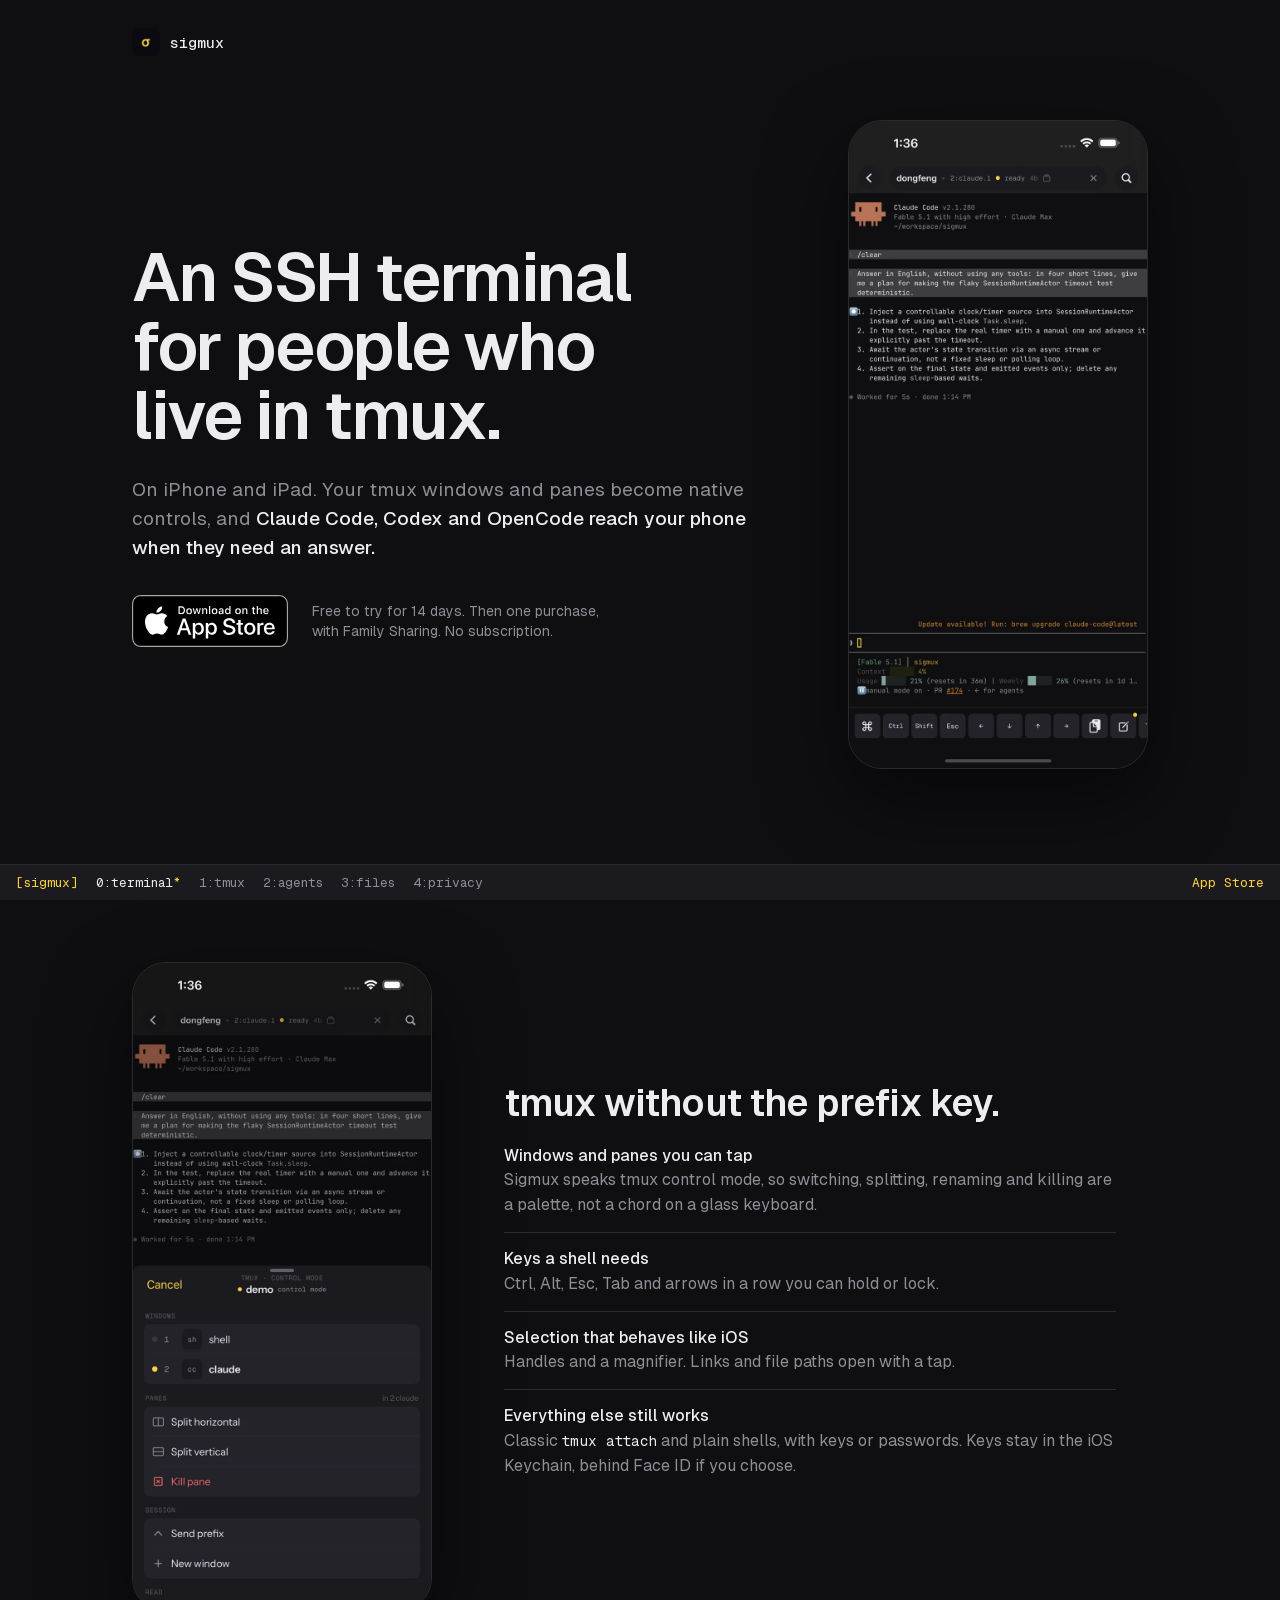
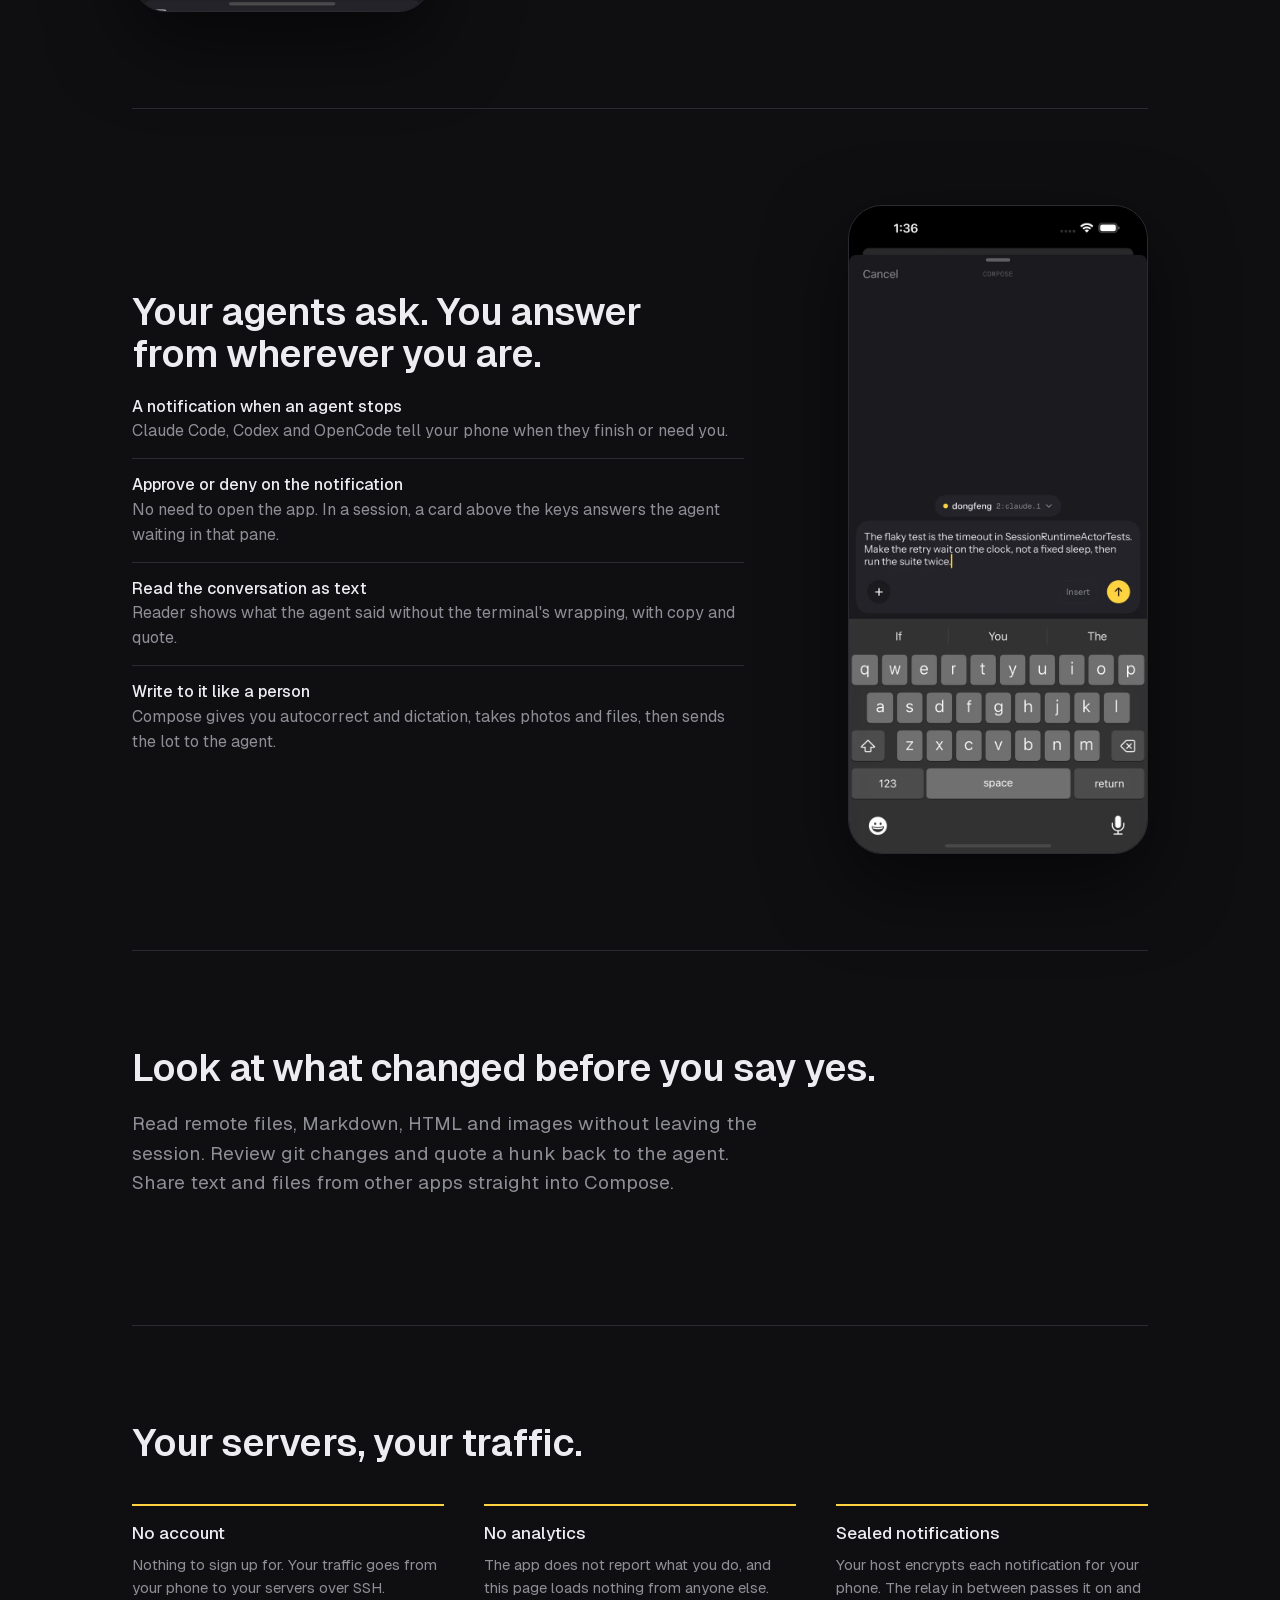
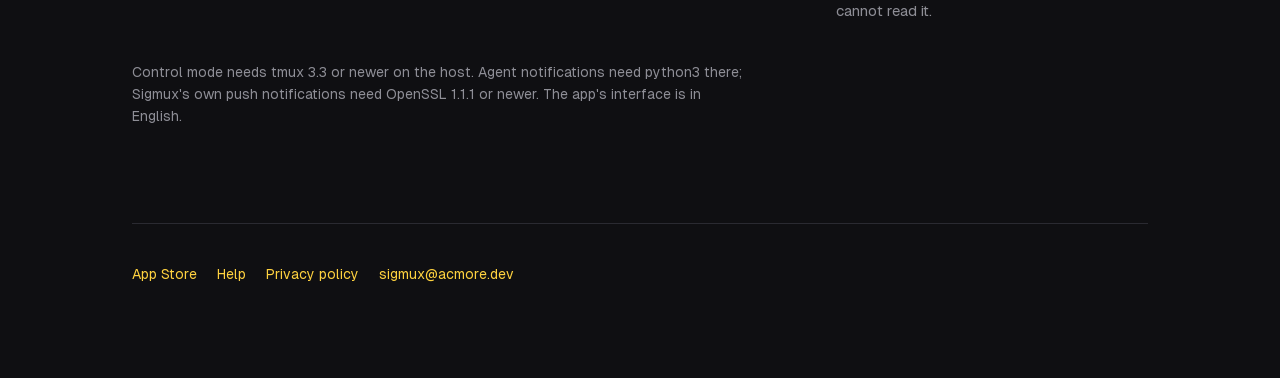
==== index.html @ 2f29bc2a "Landing page: what Sigmux does, screenshots and the App Store link The page still said private beta " ====
<!DOCTYPE html>
<html lang="en">
<head>
<meta charset="utf-8">
<meta name="viewport" content="width=device-width, initial-scale=1">
<title>Sigmux: SSH terminal for tmux and coding agents on iPhone and iPad</title>
<meta name="description" content="An SSH terminal for people who live in tmux. Windows and panes become native controls, and Claude Code, Codex and OpenCode reach your phone when they need an answer.">
<link rel="canonical" href="https://sigmux.acmore.dev/">
<meta name="apple-itunes-app" content="app-id=6769982547">
<meta name="theme-color" content="#0F0F12">
<meta property="og:type" content="website">
<meta property="og:url" content="https://sigmux.acmore.dev/">
<meta property="og:title" content="Sigmux: SSH terminal for tmux and coding agents">
<meta property="og:description" content="Windows and panes become native controls. Claude Code, Codex and OpenCode reach your phone when they need an answer.">
<meta property="og:image" content="https://sigmux.acmore.dev/assets/og.png">
<meta name="twitter:card" content="summary_large_image">
<link rel="icon" type="image/png" href="assets/icon-64.png">
<link rel="apple-touch-icon" href="assets/icon-180.png">
<link rel="preload" href="fonts/Geist.woff2" as="font" type="font/woff2" crossorigin>
<style>
  @font-face {
    font-family: "Geist";
    src: url("fonts/Geist.woff2") format("woff2");
    font-weight: 100 900;
    font-display: swap;
  }
  @font-face {
    font-family: "Geist Mono";
    src: url("fonts/GeistMono.woff2") format("woff2");
    font-weight: 100 900;
    font-display: swap;
  }
  :root {
    --bg: #0F0F12;
    --surface: #1A1A1F;
    --border: #2A2A31;
    --text: #ECECF1;
    --muted: #8E8E96;
    --accent: #FFD23F;
    --sans: "Geist", -apple-system, BlinkMacSystemFont, "Segoe UI", Helvetica, Arial, sans-serif;
    --mono: "Geist Mono", ui-monospace, "SF Mono", Menlo, monospace;
    --bar: 36px;
  }
  * { box-sizing: border-box; }
  html { scroll-behavior: smooth; scroll-padding-top: 32px; }
  body {
    margin: 0;
    background: var(--bg);
    color: var(--text);
    font: 17px/1.55 var(--sans);
    padding-bottom: var(--bar);
    -webkit-font-smoothing: antialiased;
  }
  a { color: var(--accent); text-decoration: none; }
  a:hover { text-decoration: underline; }
  a:focus-visible { outline: 2px solid var(--accent); outline-offset: 3px; border-radius: 4px; }
  img { display: block; max-width: 100%; height: auto; }

  .page { max-width: 1080px; margin: 0 auto; padding: 0 32px; }

  .name {
    display: flex;
    align-items: center;
    gap: 10px;
    padding: 28px 0 0;
    font: 500 15px var(--mono);
  }
  .name img { width: 28px; height: 28px; border-radius: 7px; }

  .window {
    display: grid;
    grid-template-columns: minmax(0, 1fr) 300px;
    gap: 72px;
    align-items: center;
    padding: 96px 0;
    border-top: 1px solid var(--border);
  }
  .window.first { border-top: 0; padding-top: 64px; }
  .window.flip { grid-template-columns: 300px minmax(0, 1fr); }
  .window.flip .shot { order: -1; }
  .window.text-only { display: block; }

  h1 {
    margin: 0 0 24px;
    font-size: clamp(40px, 6.2vw, 68px);
    font-weight: 600;
    line-height: 1.02;
    letter-spacing: -0.035em;
    text-wrap: balance;
  }
  h2 {
    margin: 0 0 20px;
    font-size: clamp(28px, 3.4vw, 38px);
    font-weight: 600;
    line-height: 1.1;
    letter-spacing: -0.025em;
    text-wrap: balance;
  }
  .lede { max-width: 34em; margin: 0 0 32px; font-size: 19px; color: var(--muted); }
  .lede strong { color: var(--text); font-weight: 500; }

  .get { display: flex; flex-wrap: wrap; align-items: center; gap: 16px 24px; }
  .get .badge img { height: 52px; width: auto; }
  .get p { margin: 0; max-width: 22em; font-size: 14px; line-height: 1.45; color: var(--muted); }

  .points { margin: 0; padding: 0; list-style: none; max-width: 36em; }
  .points li { padding: 14px 0; border-top: 1px solid var(--border); color: var(--muted); font-size: 16px; }
  .points li:first-child { border-top: 0; padding-top: 0; }
  .points strong { display: block; color: var(--text); font-weight: 500; }
  code { font: 0.9em var(--mono); color: var(--text); }

  .shot img {
    width: 300px;
    border-radius: 34px;
    border: 1px solid var(--border);
    box-shadow: 0 30px 80px rgba(0, 0, 0, 0.55);
  }

  .facts { display: grid; grid-template-columns: repeat(3, minmax(0, 1fr)); gap: 40px; margin: 40px 0 0; }
  .facts div { border-top: 2px solid var(--accent); padding-top: 14px; }
  .facts dt { font-weight: 500; }
  .facts dd { margin: 6px 0 0; color: var(--muted); font-size: 15px; }

  .needs { margin: 40px 0 0; max-width: 44em; font-size: 14px; color: var(--muted); }

  footer { padding: 40px 0 56px; border-top: 1px solid var(--border); font-size: 14px; color: var(--muted); }
  footer a { margin-right: 20px; }

  /* The page's own tmux status line: one window per section. */
  .status {
    position: fixed;
    left: 0; right: 0; bottom: 0;
    height: var(--bar);
    display: flex;
    align-items: center;
    gap: 18px;
    padding: 0 16px;
    background: var(--surface);
    border-top: 1px solid var(--border);
    font: 13px var(--mono);
    white-space: nowrap;
    overflow-x: auto;
    scrollbar-width: none;
  }
  .status::-webkit-scrollbar { display: none; }
  .status .session { color: var(--accent); }
  .status a { color: var(--muted); }
  .status a[aria-current] { color: var(--text); }
  .status a[aria-current]::after { content: "*"; color: var(--accent); }
  .status .right { margin-left: auto; color: var(--accent); }

  @media (max-width: 820px) {
    .page { padding: 0 20px; }
    .window, .window.flip { grid-template-columns: 1fr; gap: 48px; padding: 64px 0; }
    .window.first { padding-top: 40px; }
    .window.flip .shot { order: 0; }
    .shot img { width: min(280px, 78vw); margin: 0 auto; }
    .facts { grid-template-columns: 1fr; gap: 28px; }
    .status { gap: 9px; font-size: 11.5px; padding: 0 10px; }
    .status .right { display: none; }
  }
  @media (prefers-reduced-motion: reduce) {
    html { scroll-behavior: auto; }
  }
</style>
</head>
<body>
<div class="page">
  <header class="name">
    <img src="assets/icon-64.png" alt="" width="28" height="28">
    <span>sigmux</span>
  </header>

  <main>
    <section class="window first" id="terminal">
      <div>
        <h1>An SSH terminal for people who live in tmux.</h1>
        <p class="lede">On iPhone and iPad. Your tmux windows and panes become native controls, and <strong>Claude Code, Codex and OpenCode reach your phone when they need an answer.</strong></p>
        <div class="get">
          <a class="badge" href="https://apps.apple.com/app/sigmux/id6769982547"><img src="assets/app-store-badge.svg" alt="Download on the App Store" width="156" height="52"></a>
          <p>Free to try for 14 days. Then one purchase, with Family Sharing. No subscription.</p>
        </div>
      </div>
      <div class="shot"><img src="assets/terminal.webp" alt="Claude Code running in a tmux window in Sigmux, with a row of Ctrl, Shift, Esc and arrow keys above the home indicator" width="718" height="1560"></div>
    </section>

    <section class="window flip" id="tmux">
      <div>
        <h2>tmux without the prefix key.</h2>
        <ul class="points">
          <li><strong>Windows and panes you can tap</strong>Sigmux speaks tmux control mode, so switching, splitting, renaming and killing are a palette, not a chord on a glass keyboard.</li>
          <li><strong>Keys a shell needs</strong>Ctrl, Alt, Esc, Tab and arrows in a row you can hold or lock.</li>
          <li><strong>Selection that behaves like iOS</strong>Handles and a magnifier. Links and file paths open with a tap.</li>
          <li><strong>Everything else still works</strong>Classic <code>tmux attach</code> and plain shells, with keys or passwords. Keys stay in the iOS Keychain, behind Face ID if you choose.</li>
        </ul>
      </div>
      <div class="shot"><img src="assets/palette.webp" alt="The tmux palette in Sigmux: the session's windows, then Split horizontal, Split vertical, Kill pane and New window" width="718" height="1560" loading="lazy"></div>
    </section>

    <section class="window" id="agents">
      <div>
        <h2>Your agents ask. You answer from wherever you are.</h2>
        <ul class="points">
          <li><strong>A notification when an agent stops</strong>Claude Code, Codex and OpenCode tell your phone when they finish or need you.</li>
          <li><strong>Approve or deny on the notification</strong>No need to open the app. In a session, a card above the keys answers the agent waiting in that pane.</li>
          <li><strong>Read the conversation as text</strong>Reader shows what the agent said without the terminal's wrapping, with copy and quote.</li>
          <li><strong>Write to it like a person</strong>Compose gives you autocorrect and dictation, takes photos and files, then sends the lot to the agent.</li>
        </ul>
      </div>
      <div class="shot"><img src="assets/compose.webp" alt="Compose in Sigmux: a paragraph of instructions typed with the iOS keyboard, addressed to the Claude Code pane" width="718" height="1560" loading="lazy"></div>
    </section>

    <section class="window text-only" id="files">
      <h2>Look at what changed before you say yes.</h2>
      <p class="lede">Read remote files, Markdown, HTML and images without leaving the session. Review git changes and quote a hunk back to the agent. Share text and files from other apps straight into Compose.</p>
    </section>

    <section class="window text-only" id="privacy">
      <h2>Your servers, your traffic.</h2>
      <dl class="facts">
        <div><dt>No account</dt><dd>Nothing to sign up for. Your traffic goes from your phone to your servers over SSH.</dd></div>
        <div><dt>No analytics</dt><dd>The app does not report what you do, and this page loads nothing from anyone else.</dd></div>
        <div><dt>Sealed notifications</dt><dd>Your host encrypts each notification for your phone. The relay in between passes it on and cannot read it.</dd></div>
      </dl>
      <p class="needs">Control mode needs tmux 3.3 or newer on the host. Agent notifications need python3 there; Sigmux's own push notifications need OpenSSL 1.1.1 or newer. The app's interface is in English.</p>
    </section>
  </main>

  <footer>
    <a href="https://apps.apple.com/app/sigmux/id6769982547">App Store</a><a href="help.html">Help</a><a href="privacy.html">Privacy policy</a><a href="mailto:sigmux@acmore.dev">sigmux@acmore.dev</a>
  </footer>
</div>

<nav class="status" aria-label="Sections">
  <span class="session">[sigmux]</span>
  <a href="#terminal">0:terminal</a>
  <a href="#tmux">1:tmux</a>
  <a href="#agents">2:agents</a>
  <a href="#files">3:files</a>
  <a href="#privacy">4:privacy</a>
  <a class="right" href="https://apps.apple.com/app/sigmux/id6769982547">App Store</a>
</nav>

<script>
  // Mark the section on screen as the current window, the way tmux does.
  (function () {
    var links = {};
    document.querySelectorAll(".status a[href^='#']").forEach(function (a) { links[a.hash.slice(1)] = a; });
    function mark(id) {
      Object.keys(links).forEach(function (key) {
        if (key === id) links[key].setAttribute("aria-current", "true");
        else links[key].removeAttribute("aria-current");
      });
    }
    mark("terminal");
    if (!("IntersectionObserver" in window)) return;
    var seen = new IntersectionObserver(function (entries) {
      entries.forEach(function (entry) { if (entry.isIntersecting) mark(entry.target.id); });
    }, { rootMargin: "-45% 0px -50% 0px" });
    document.querySelectorAll("main section[id]").forEach(function (section) { seen.observe(section); });
  })();
</script>
</body>
</html>
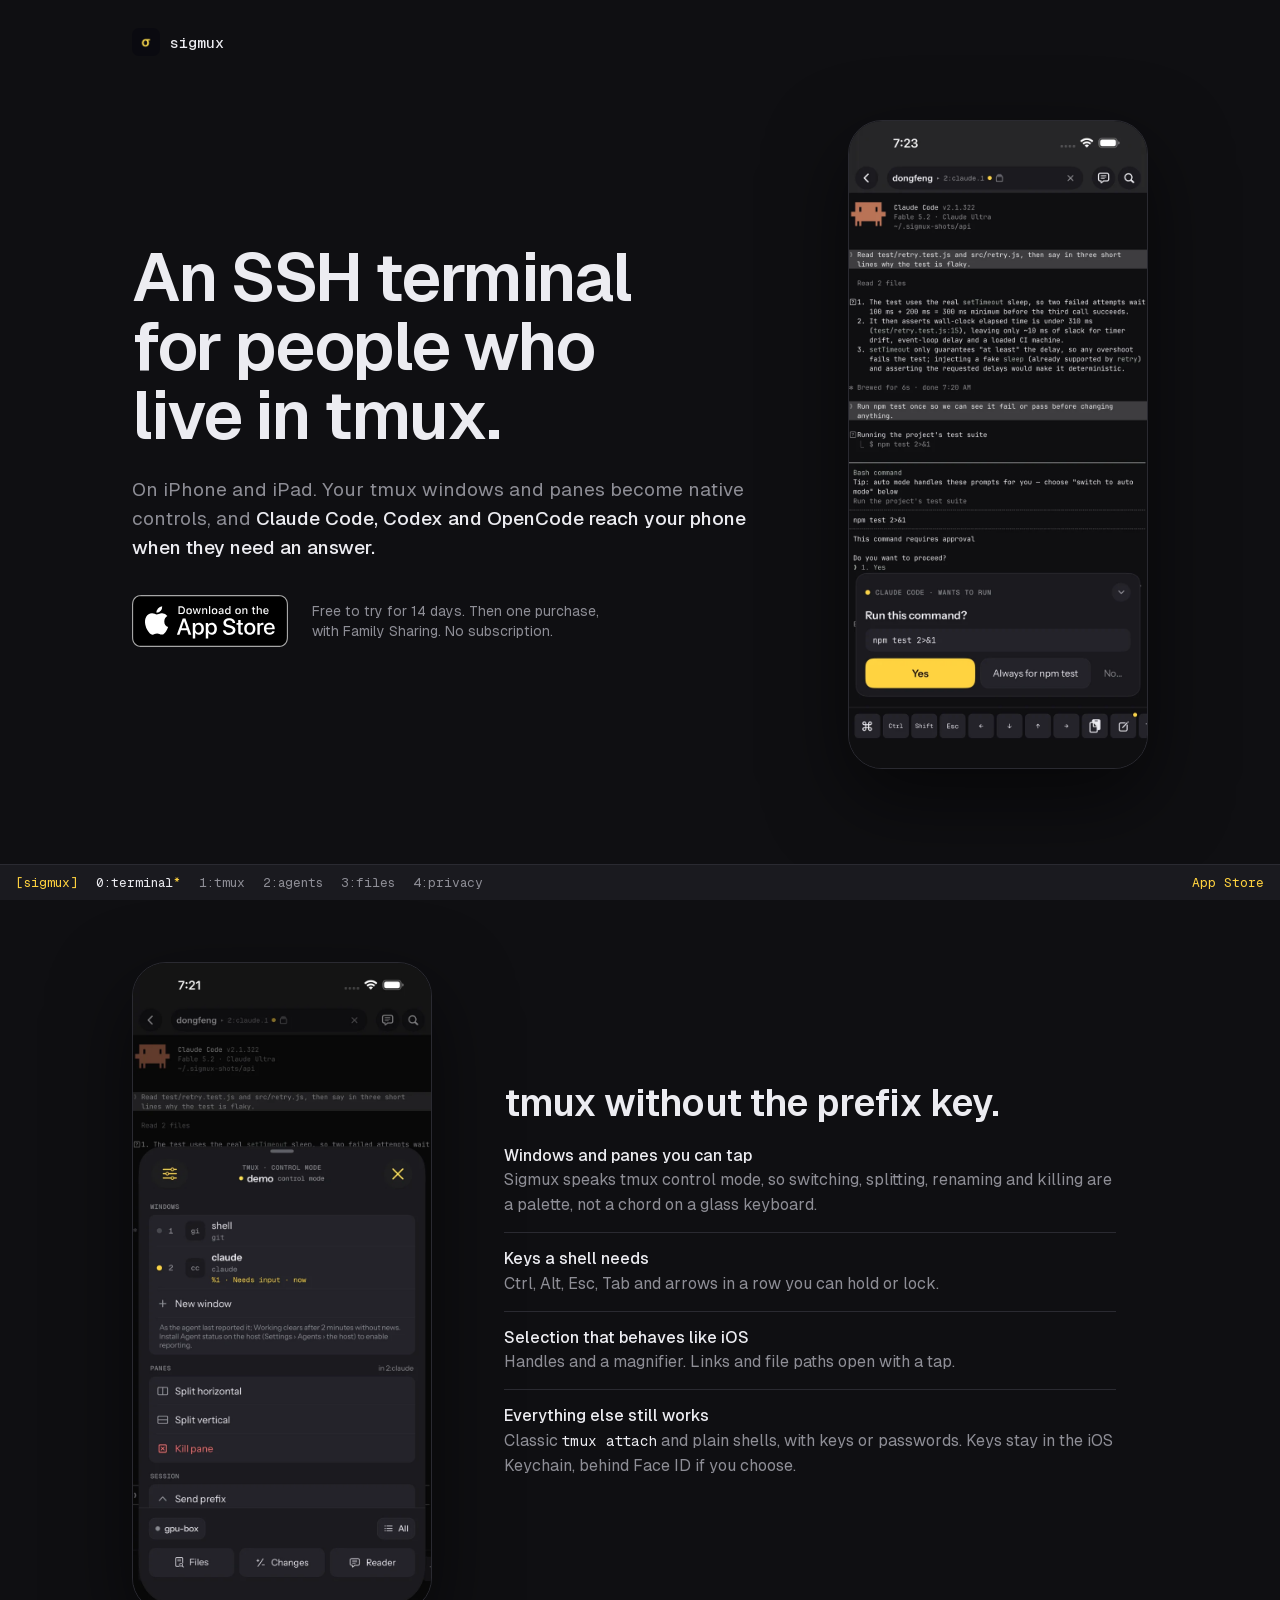
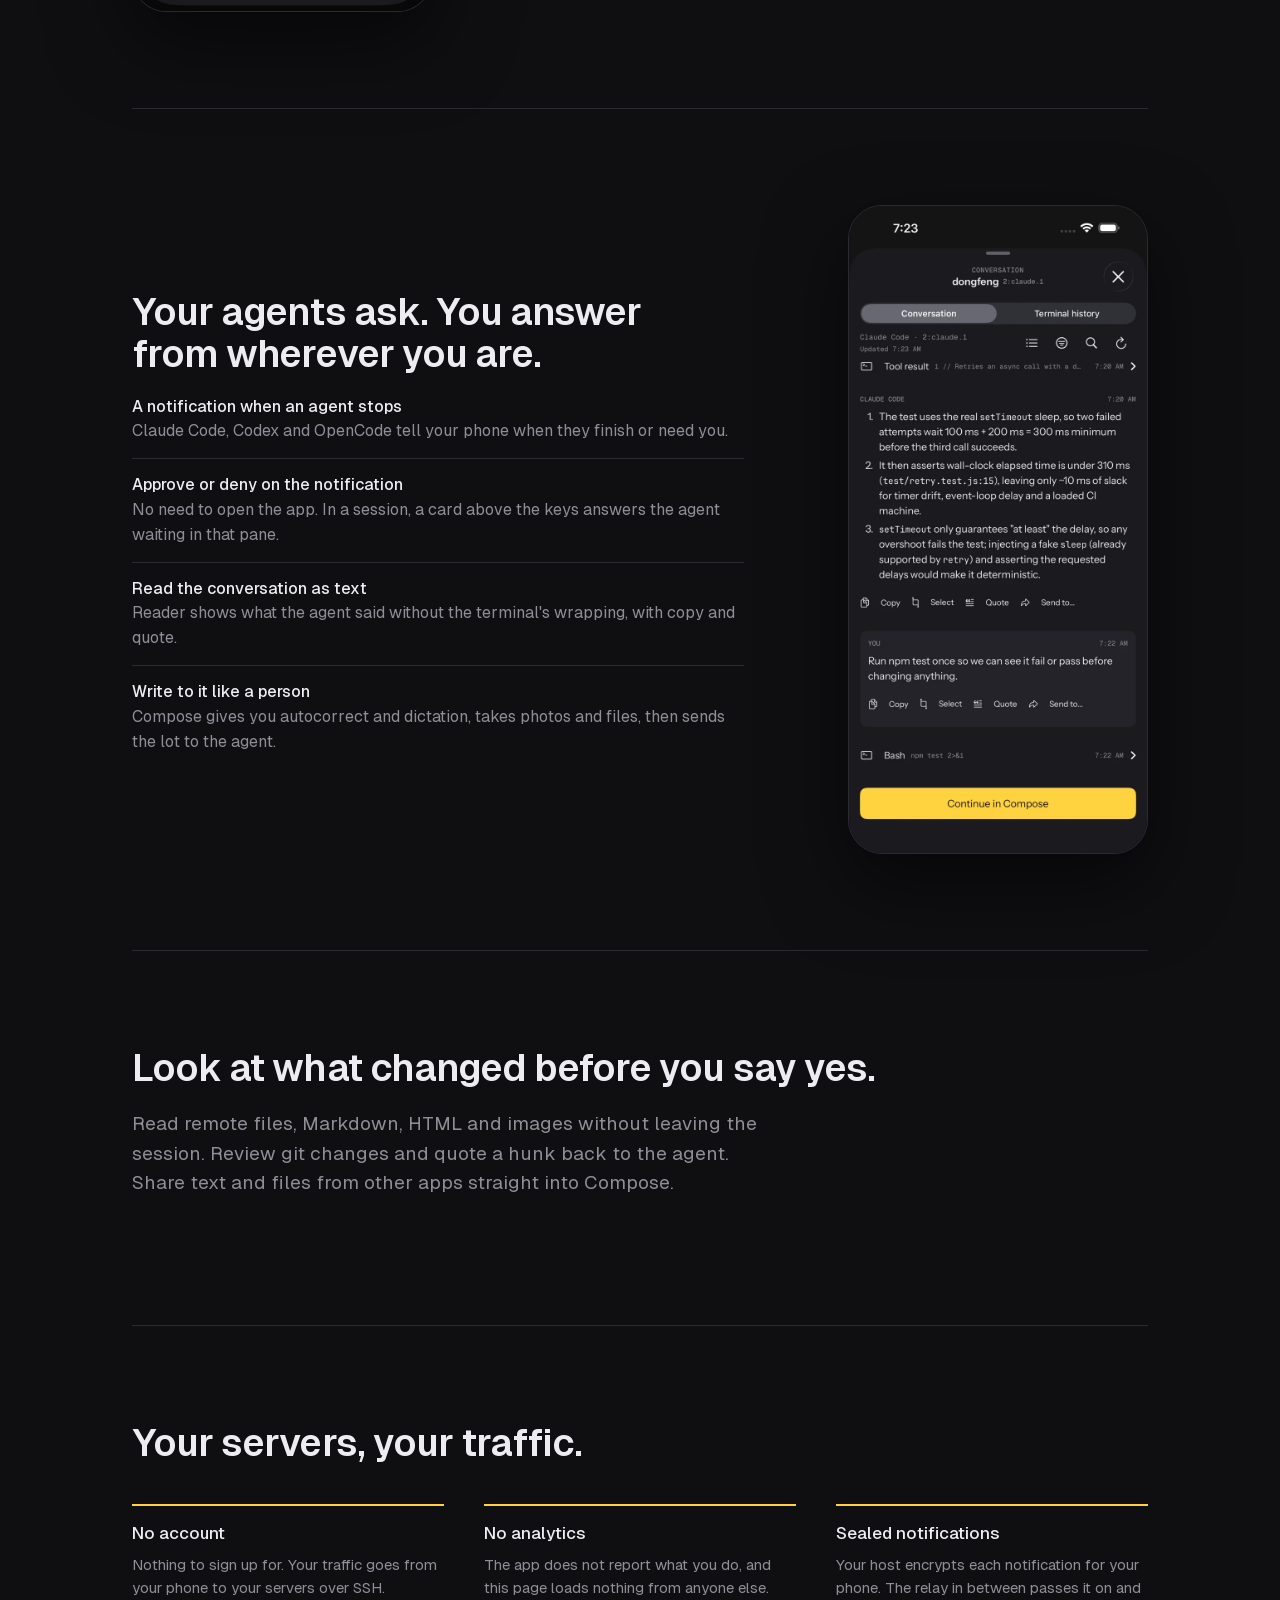
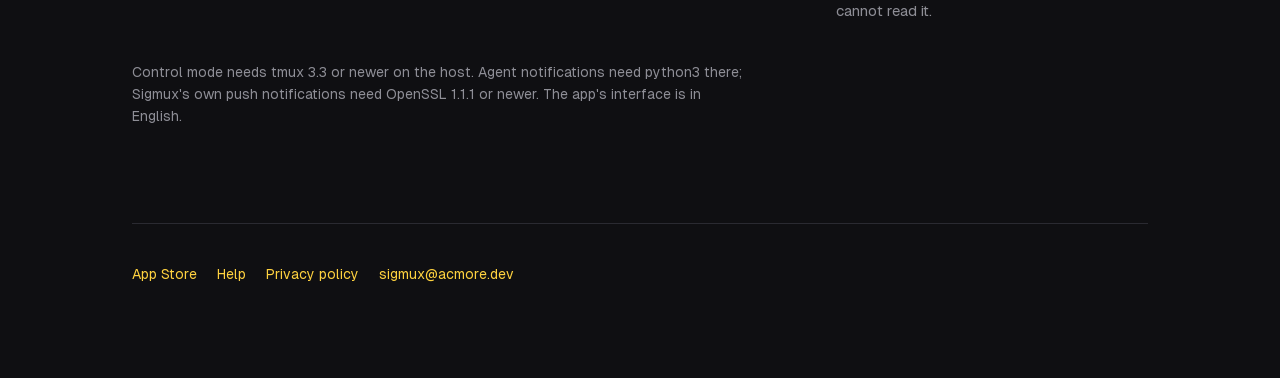
==== commit 77a5d47a: "Landing page: screenshots of the quick-reply card, the palette and Reader The first set had no pictu" ====
--- a/index.html
+++ b/index.html
@@ -181,7 +181,7 @@
           <p>Free to try for 14 days. Then one purchase, with Family Sharing. No subscription.</p>
         </div>
       </div>
-      <div class="shot"><img src="assets/terminal.webp" alt="Claude Code running in a tmux window in Sigmux, with a row of Ctrl, Shift, Esc and arrow keys above the home indicator" width="718" height="1560"></div>
+      <div class="shot"><img src="assets/quick-reply.webp" alt="Claude Code in a tmux window in Sigmux, asking to run npm test. A card above the keys offers Yes, Always for npm test, and No." width="718" height="1560"></div>
     </section>
 
     <section class="window flip" id="tmux">
@@ -194,7 +194,7 @@
           <li><strong>Everything else still works</strong>Classic <code>tmux attach</code> and plain shells, with keys or passwords. Keys stay in the iOS Keychain, behind Face ID if you choose.</li>
         </ul>
       </div>
-      <div class="shot"><img src="assets/palette.webp" alt="The tmux palette in Sigmux: the session's windows, then Split horizontal, Split vertical, Kill pane and New window" width="718" height="1560" loading="lazy"></div>
+      <div class="shot"><img src="assets/palette.webp" alt="The tmux palette in Sigmux: the session's windows, with the one where an agent needs input marked, then Split horizontal, Split vertical and Kill pane" width="718" height="1560" loading="lazy"></div>
     </section>
 
     <section class="window" id="agents">
@@ -207,7 +207,7 @@
           <li><strong>Write to it like a person</strong>Compose gives you autocorrect and dictation, takes photos and files, then sends the lot to the agent.</li>
         </ul>
       </div>
-      <div class="shot"><img src="assets/compose.webp" alt="Compose in Sigmux: a paragraph of instructions typed with the iOS keyboard, addressed to the Claude Code pane" width="718" height="1560" loading="lazy"></div>
+      <div class="shot"><img src="assets/reader.webp" alt="Reader in Sigmux: Claude Code's answer as a numbered list in a proportional font, with Copy, Select, Quote and Send to under each message" width="718" height="1560" loading="lazy"></div>
     </section>
 
     <section class="window text-only" id="files">
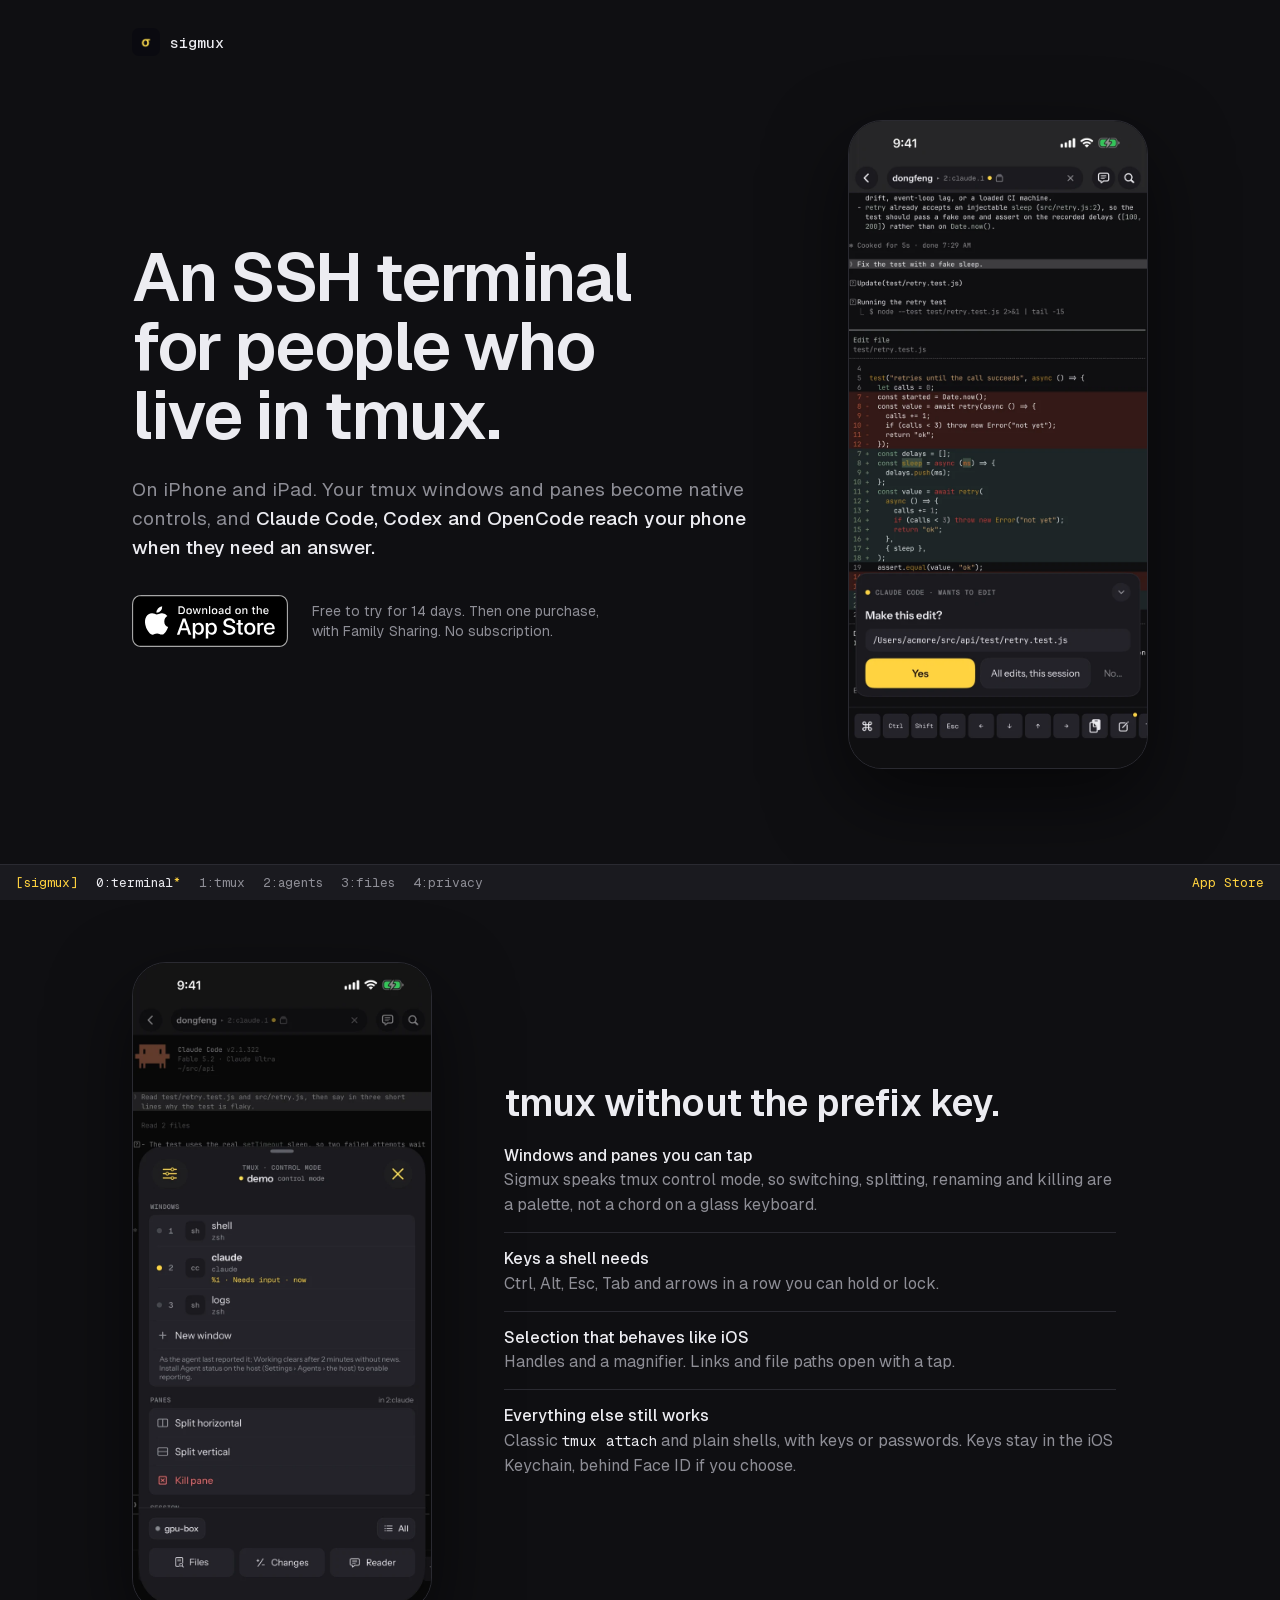
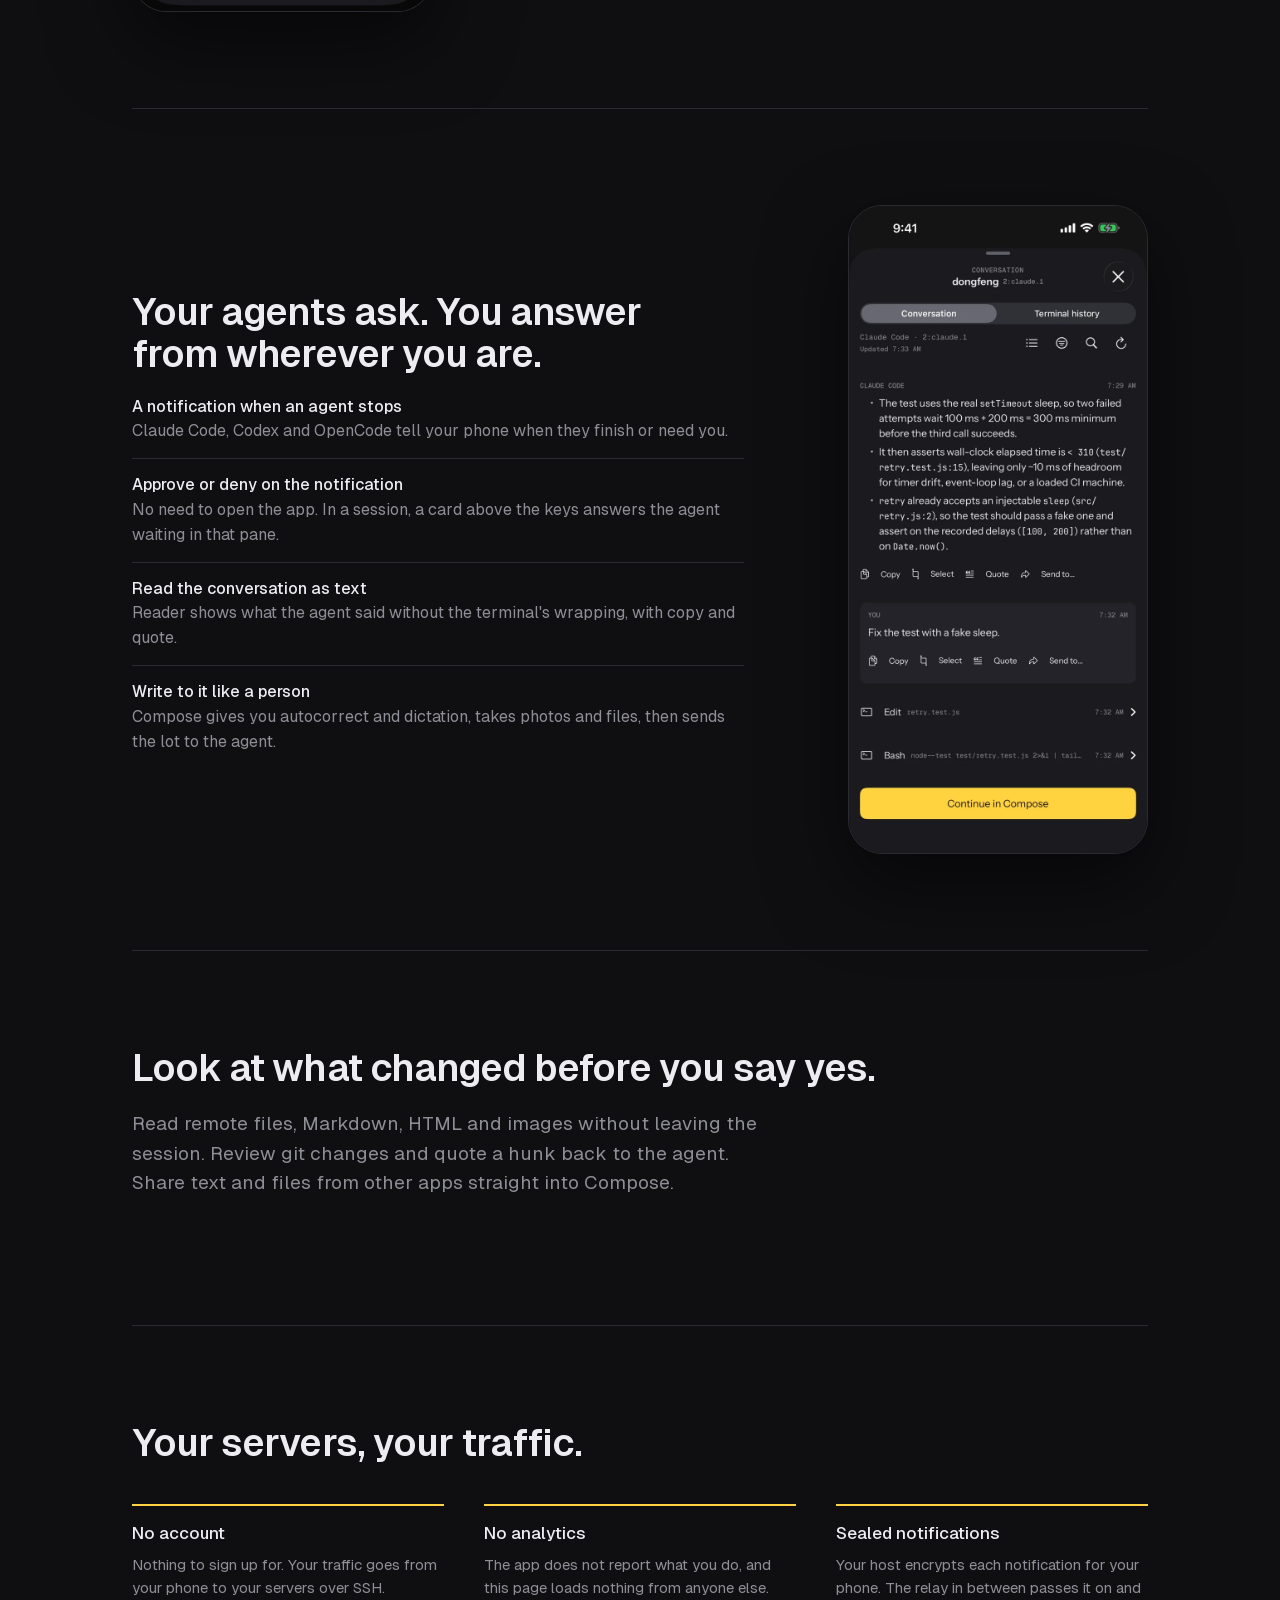
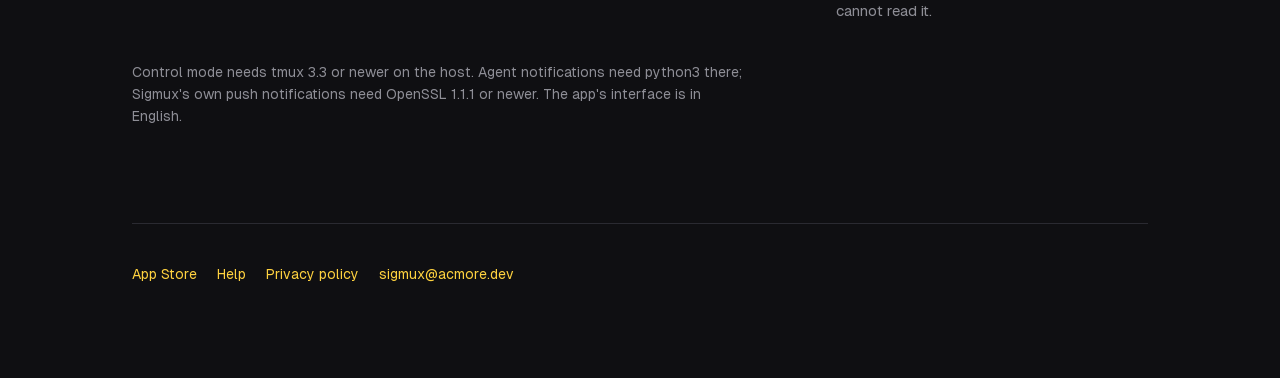
==== commit 213c1356: "Landing page: reshoot with an edit approval, a tidier project path and 9:41 The approval shot now sh" ====
--- a/index.html
+++ b/index.html
@@ -181,7 +181,7 @@
           <p>Free to try for 14 days. Then one purchase, with Family Sharing. No subscription.</p>
         </div>
       </div>
-      <div class="shot"><img src="assets/quick-reply.webp" alt="Claude Code in a tmux window in Sigmux, asking to run npm test. A card above the keys offers Yes, Always for npm test, and No." width="718" height="1560"></div>
+      <div class="shot"><img src="assets/quick-reply.webp" alt="Claude Code in a tmux window in Sigmux, showing the diff of an edit it wants to make. A card above the keys asks Make this edit? and offers Yes, All edits this session, and No." width="718" height="1560"></div>
     </section>
 
     <section class="window flip" id="tmux">
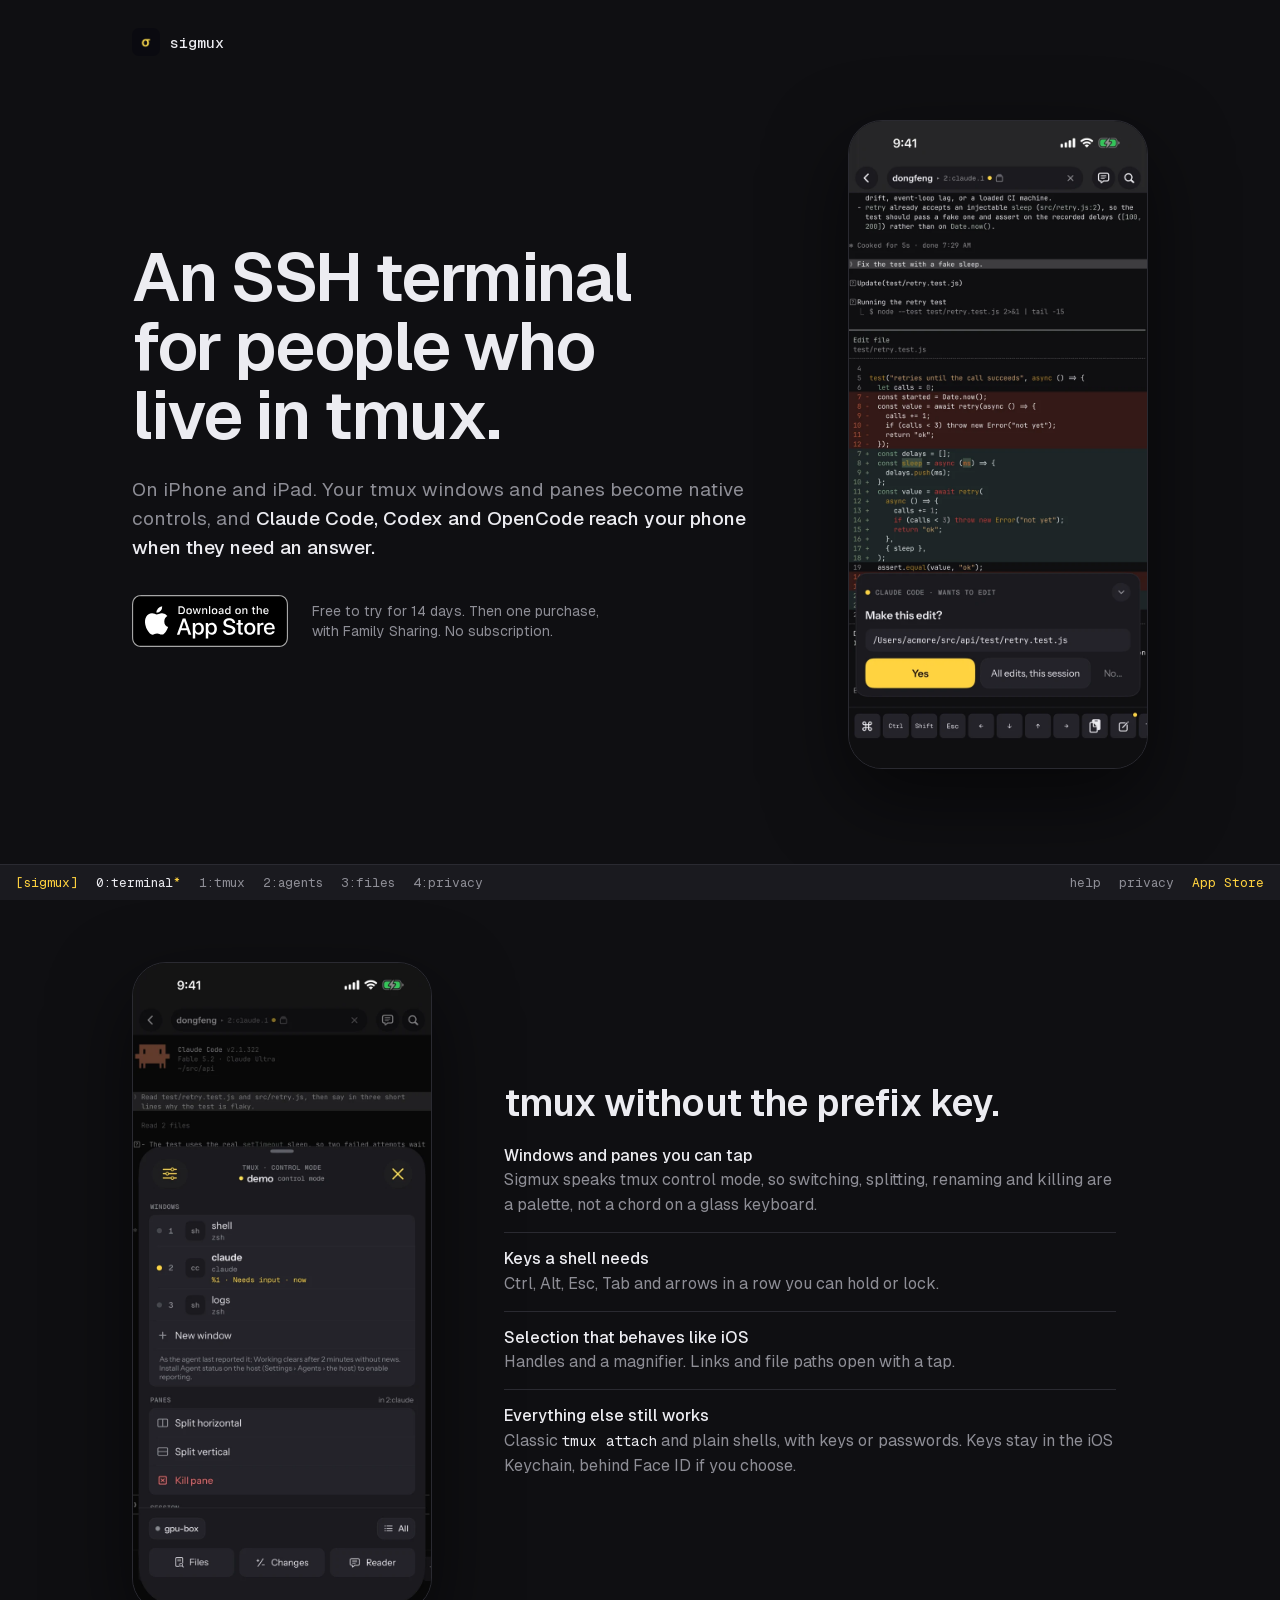
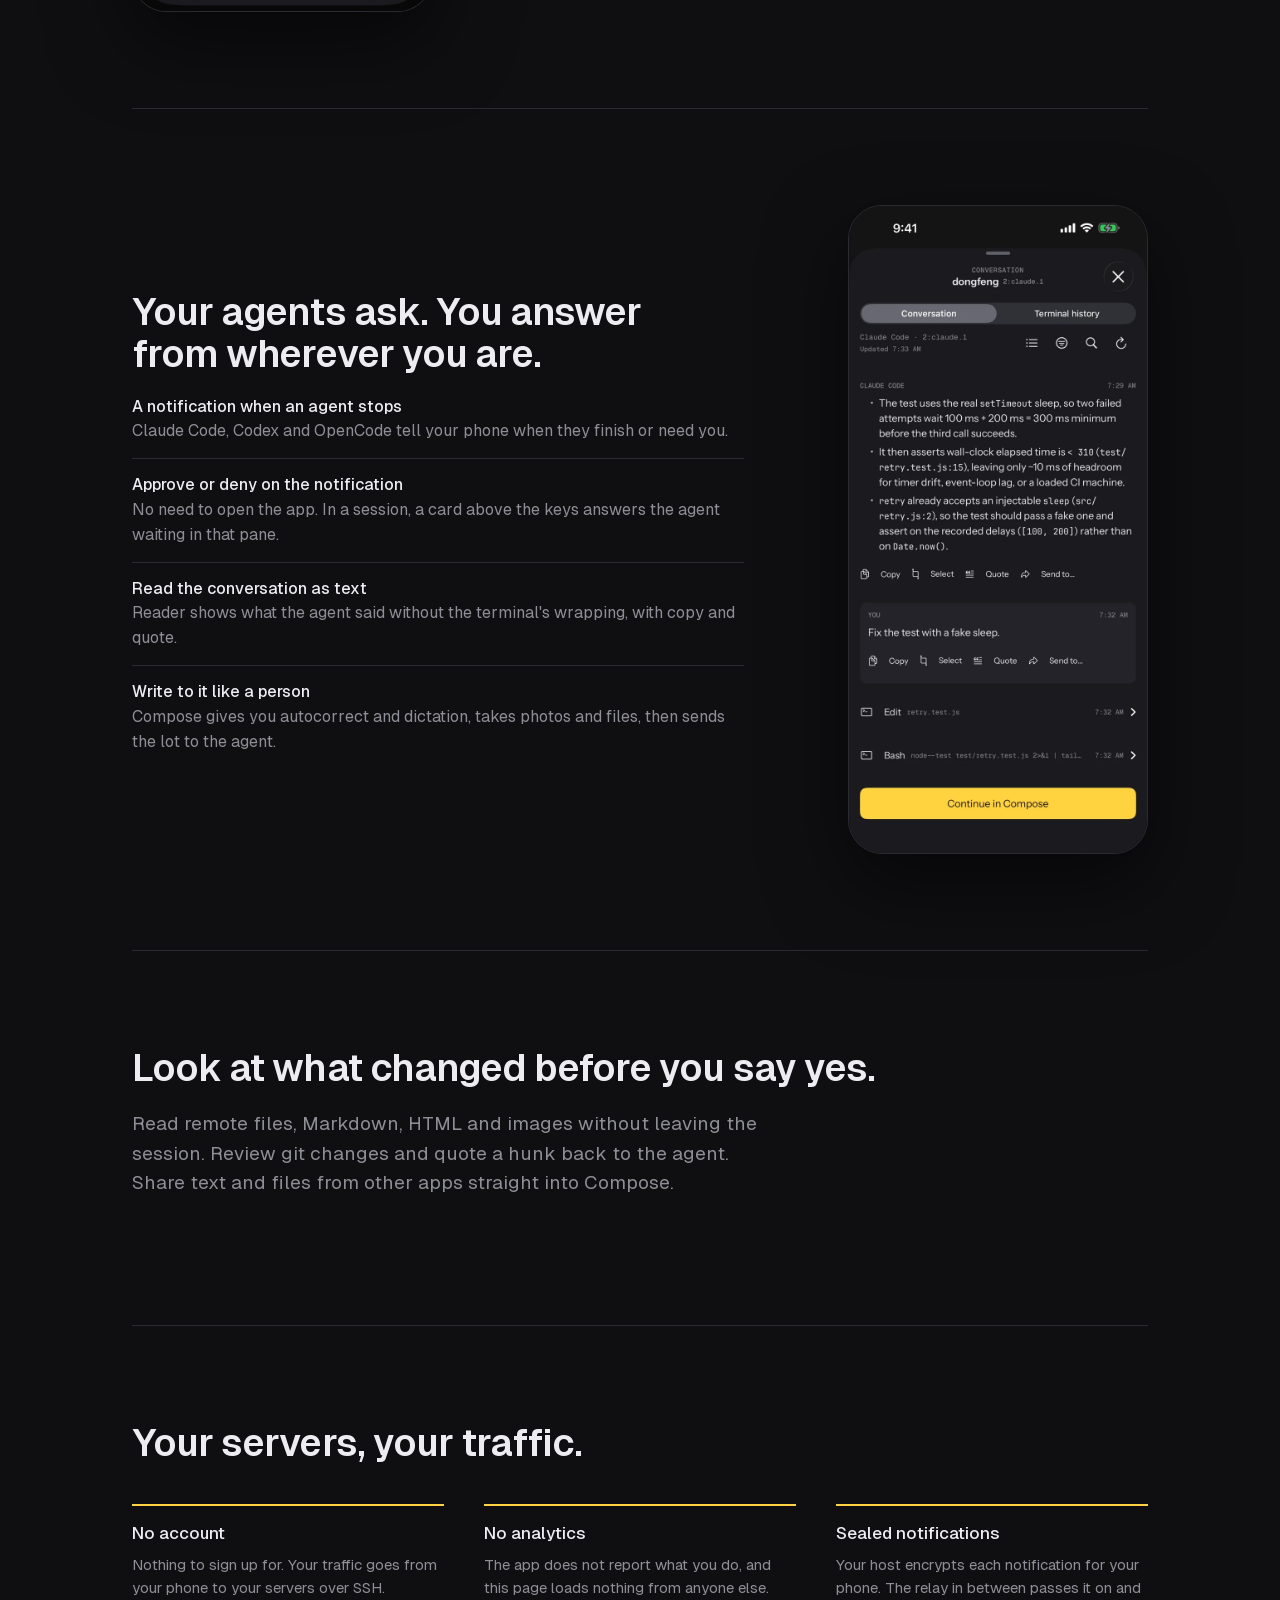
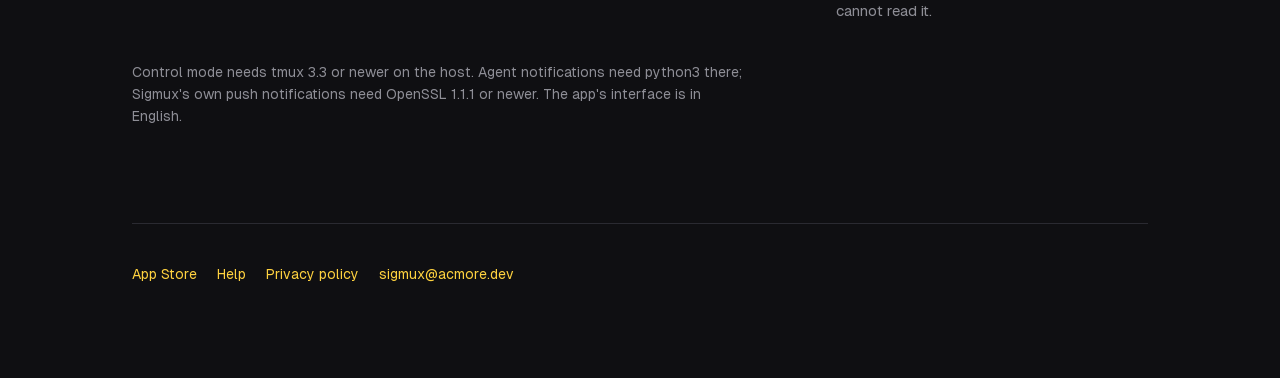
==== commit 07267993: "Help and Privacy: the tmux status line, and a help page that is easier to enter Every page now ends " ====
--- a/index.html
+++ b/index.html
@@ -147,7 +147,8 @@
   .status a { color: var(--muted); }
   .status a[aria-current] { color: var(--text); }
   .status a[aria-current]::after { content: "*"; color: var(--accent); }
-  .status .right { margin-left: auto; color: var(--accent); }
+  .status .right { margin-left: auto; display: flex; gap: 18px; padding-left: 18px; }
+  .status .right a:last-child { color: var(--accent); }
 
   @media (max-width: 820px) {
     .page { padding: 0 20px; }
@@ -238,7 +239,7 @@
   <a href="#agents">2:agents</a>
   <a href="#files">3:files</a>
   <a href="#privacy">4:privacy</a>
-  <a class="right" href="https://apps.apple.com/app/sigmux/id6769982547">App Store</a>
+  <span class="right"><a href="help.html">help</a><a href="privacy.html">privacy</a><a href="https://apps.apple.com/app/sigmux/id6769982547">App Store</a></span>
 </nav>
 
 <script>
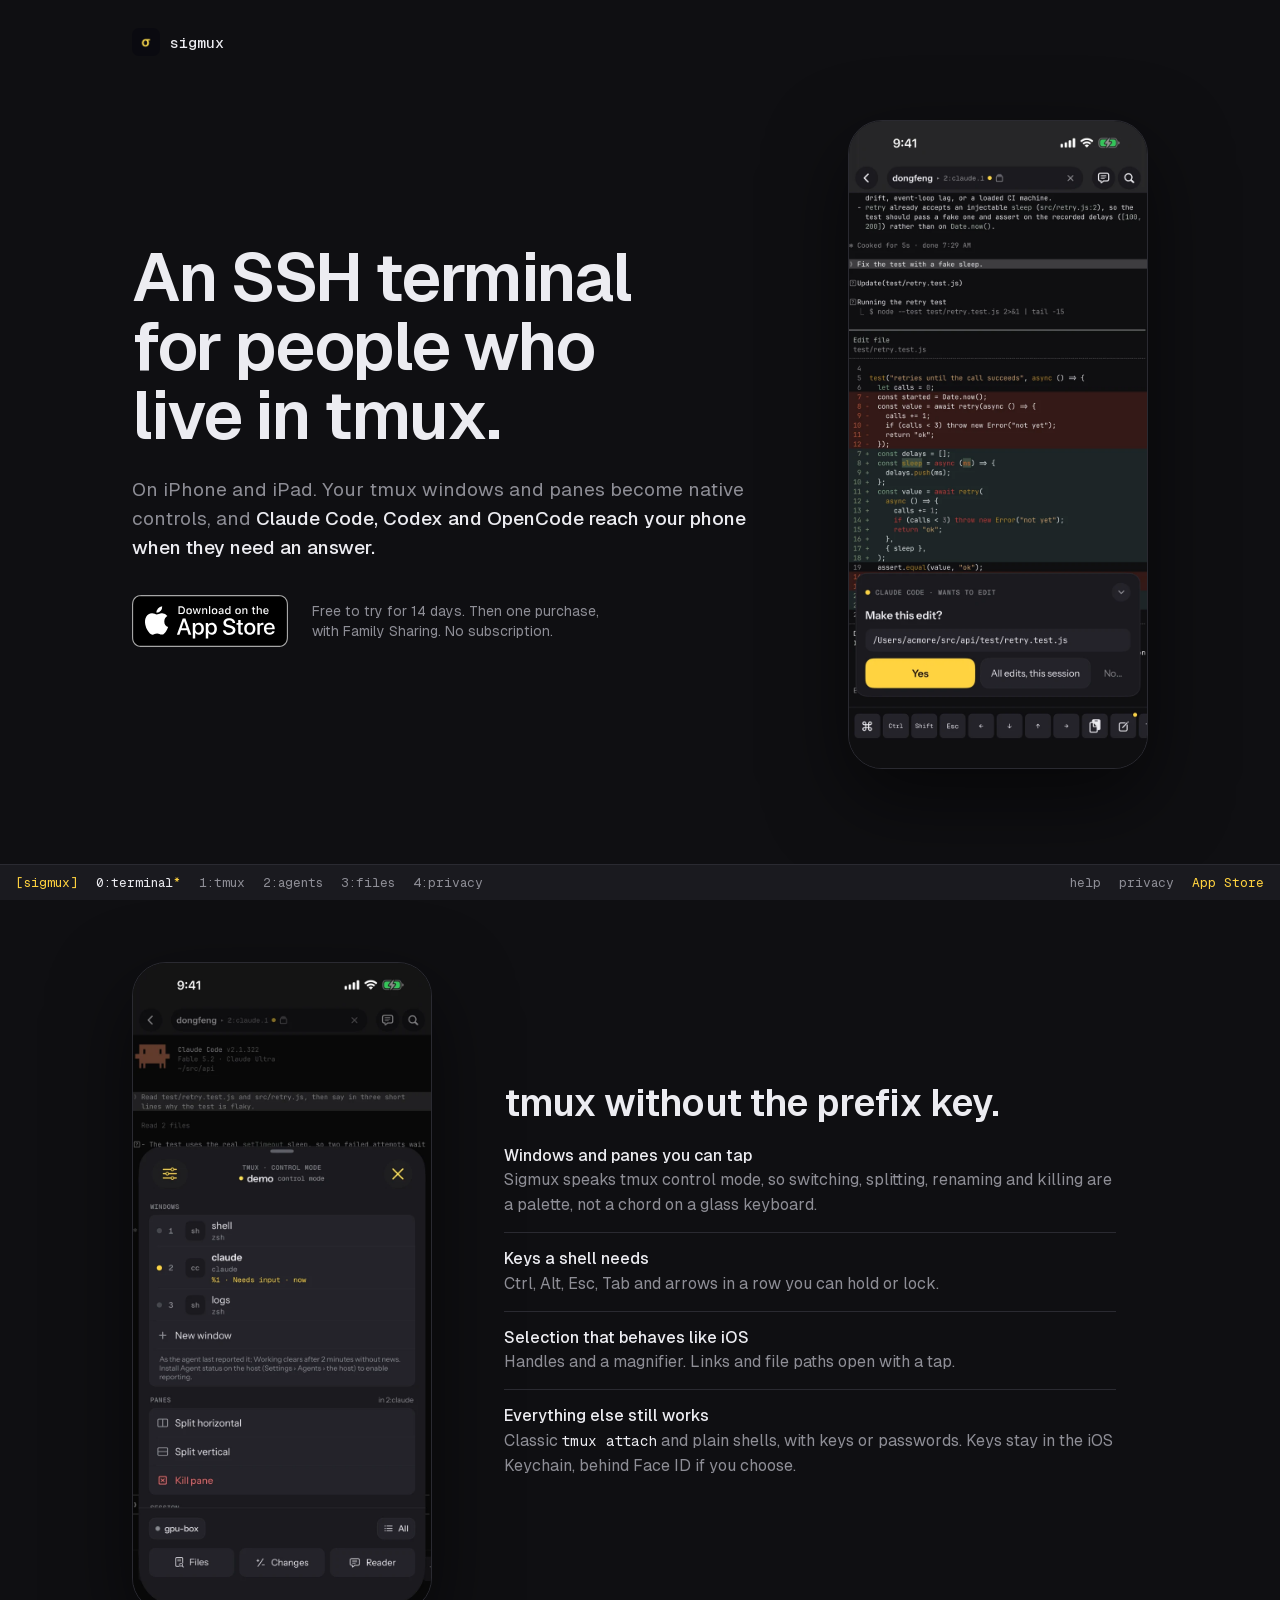
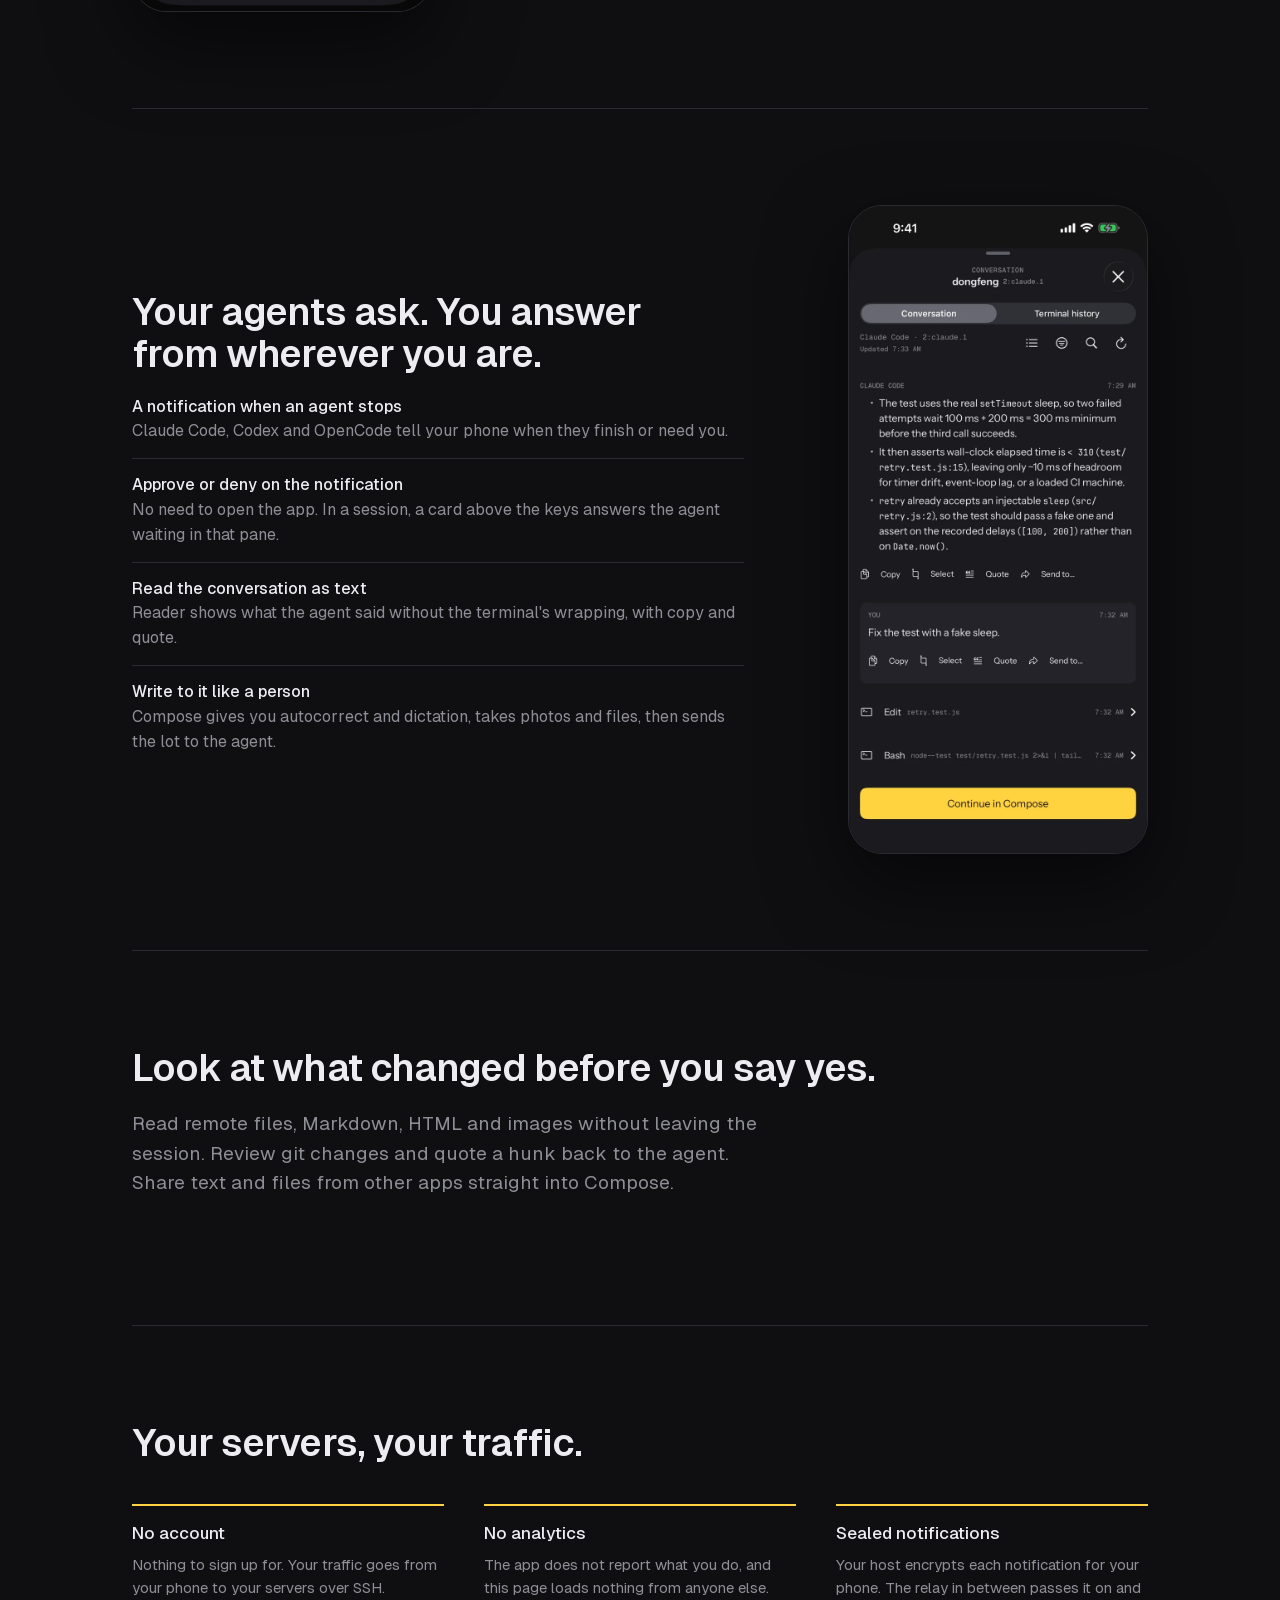
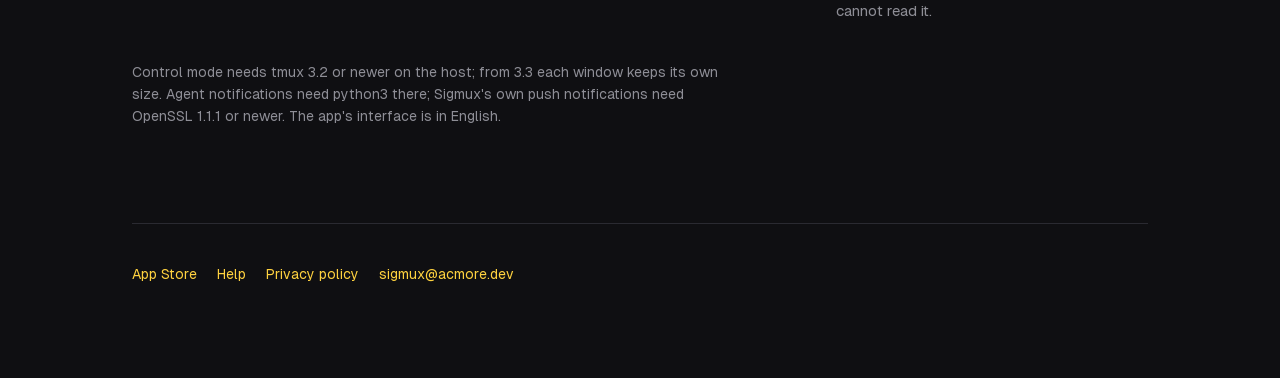
==== commit 09720700: "Help: say what the 1.0 app shows Checked against release/1.0. The in-session card offers Yes, Always" ====
--- a/index.html
+++ b/index.html
@@ -223,7 +223,7 @@
         <div><dt>No analytics</dt><dd>The app does not report what you do, and this page loads nothing from anyone else.</dd></div>
         <div><dt>Sealed notifications</dt><dd>Your host encrypts each notification for your phone. The relay in between passes it on and cannot read it.</dd></div>
       </dl>
-      <p class="needs">Control mode needs tmux 3.3 or newer on the host. Agent notifications need python3 there; Sigmux's own push notifications need OpenSSL 1.1.1 or newer. The app's interface is in English.</p>
+      <p class="needs">Control mode needs tmux 3.2 or newer on the host; from 3.3 each window keeps its own size. Agent notifications need python3 there; Sigmux's own push notifications need OpenSSL 1.1.1 or newer. The app's interface is in English.</p>
     </section>
   </main>
 
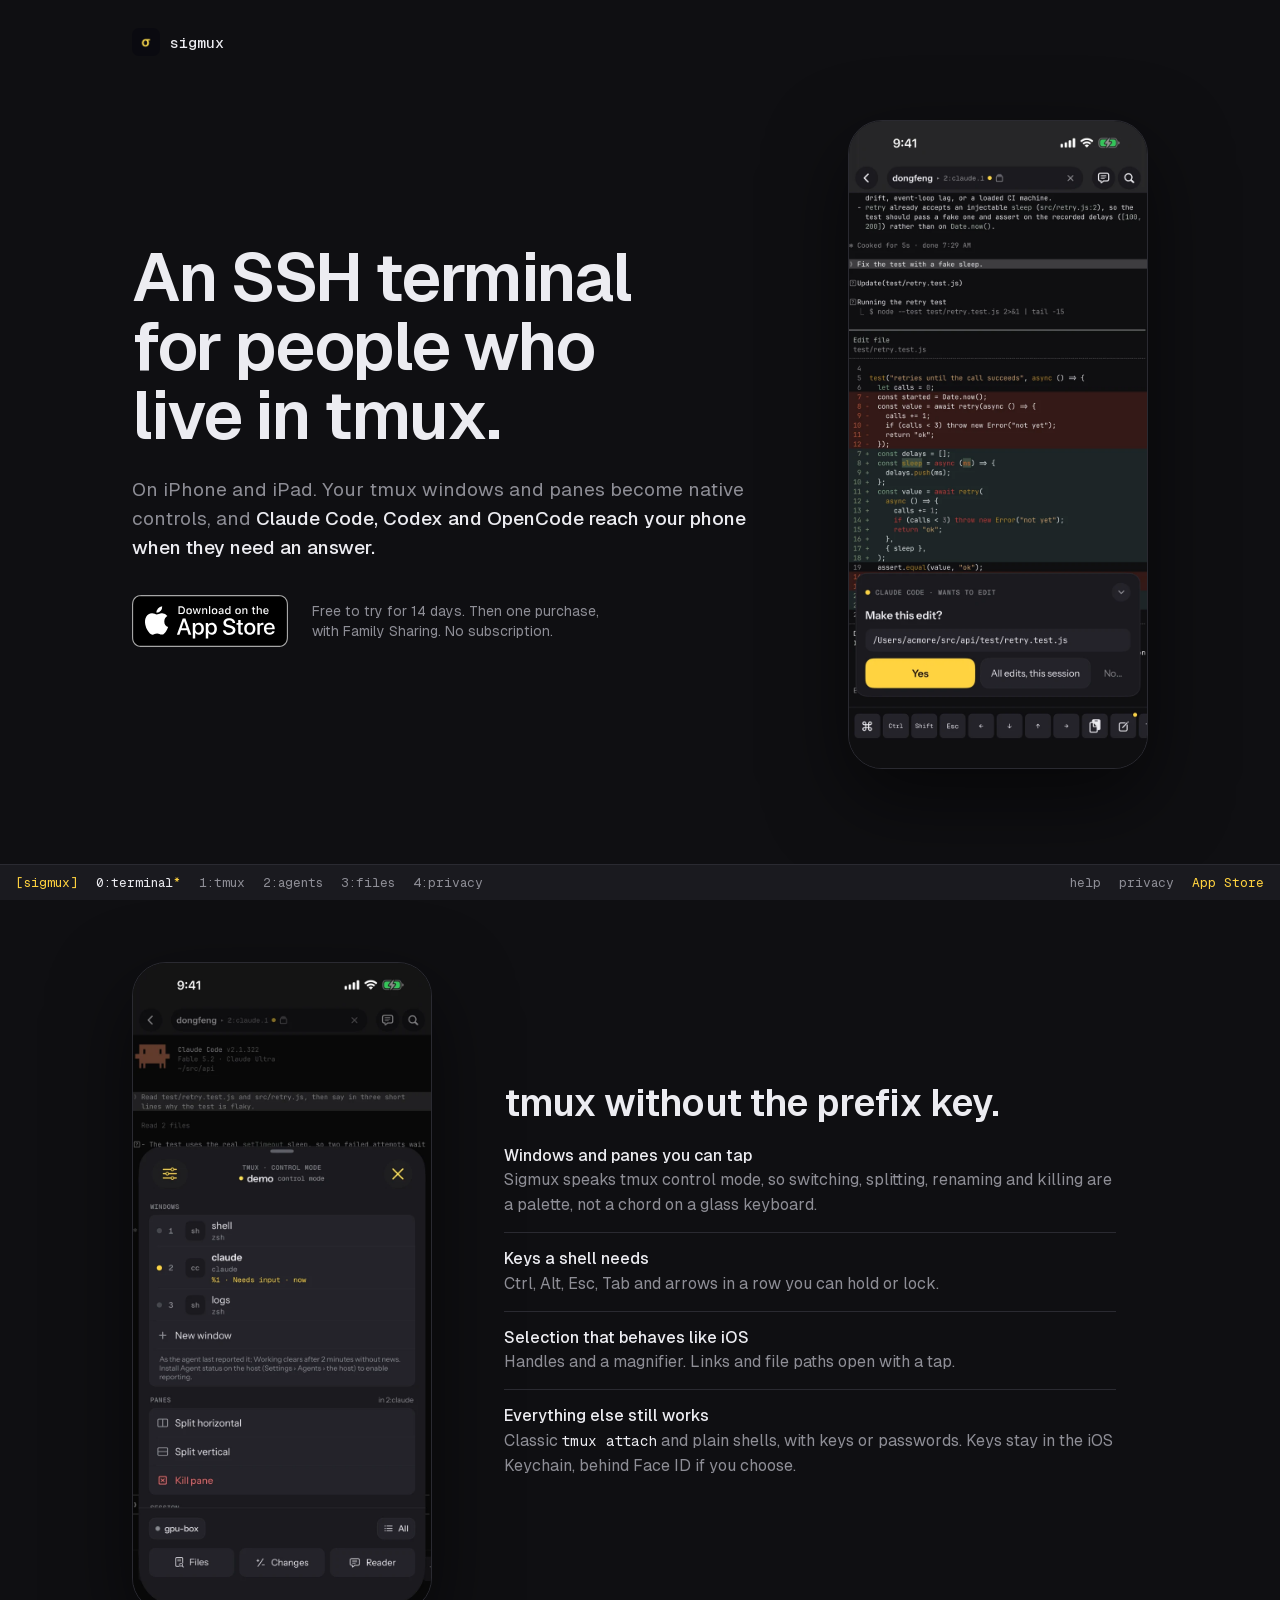
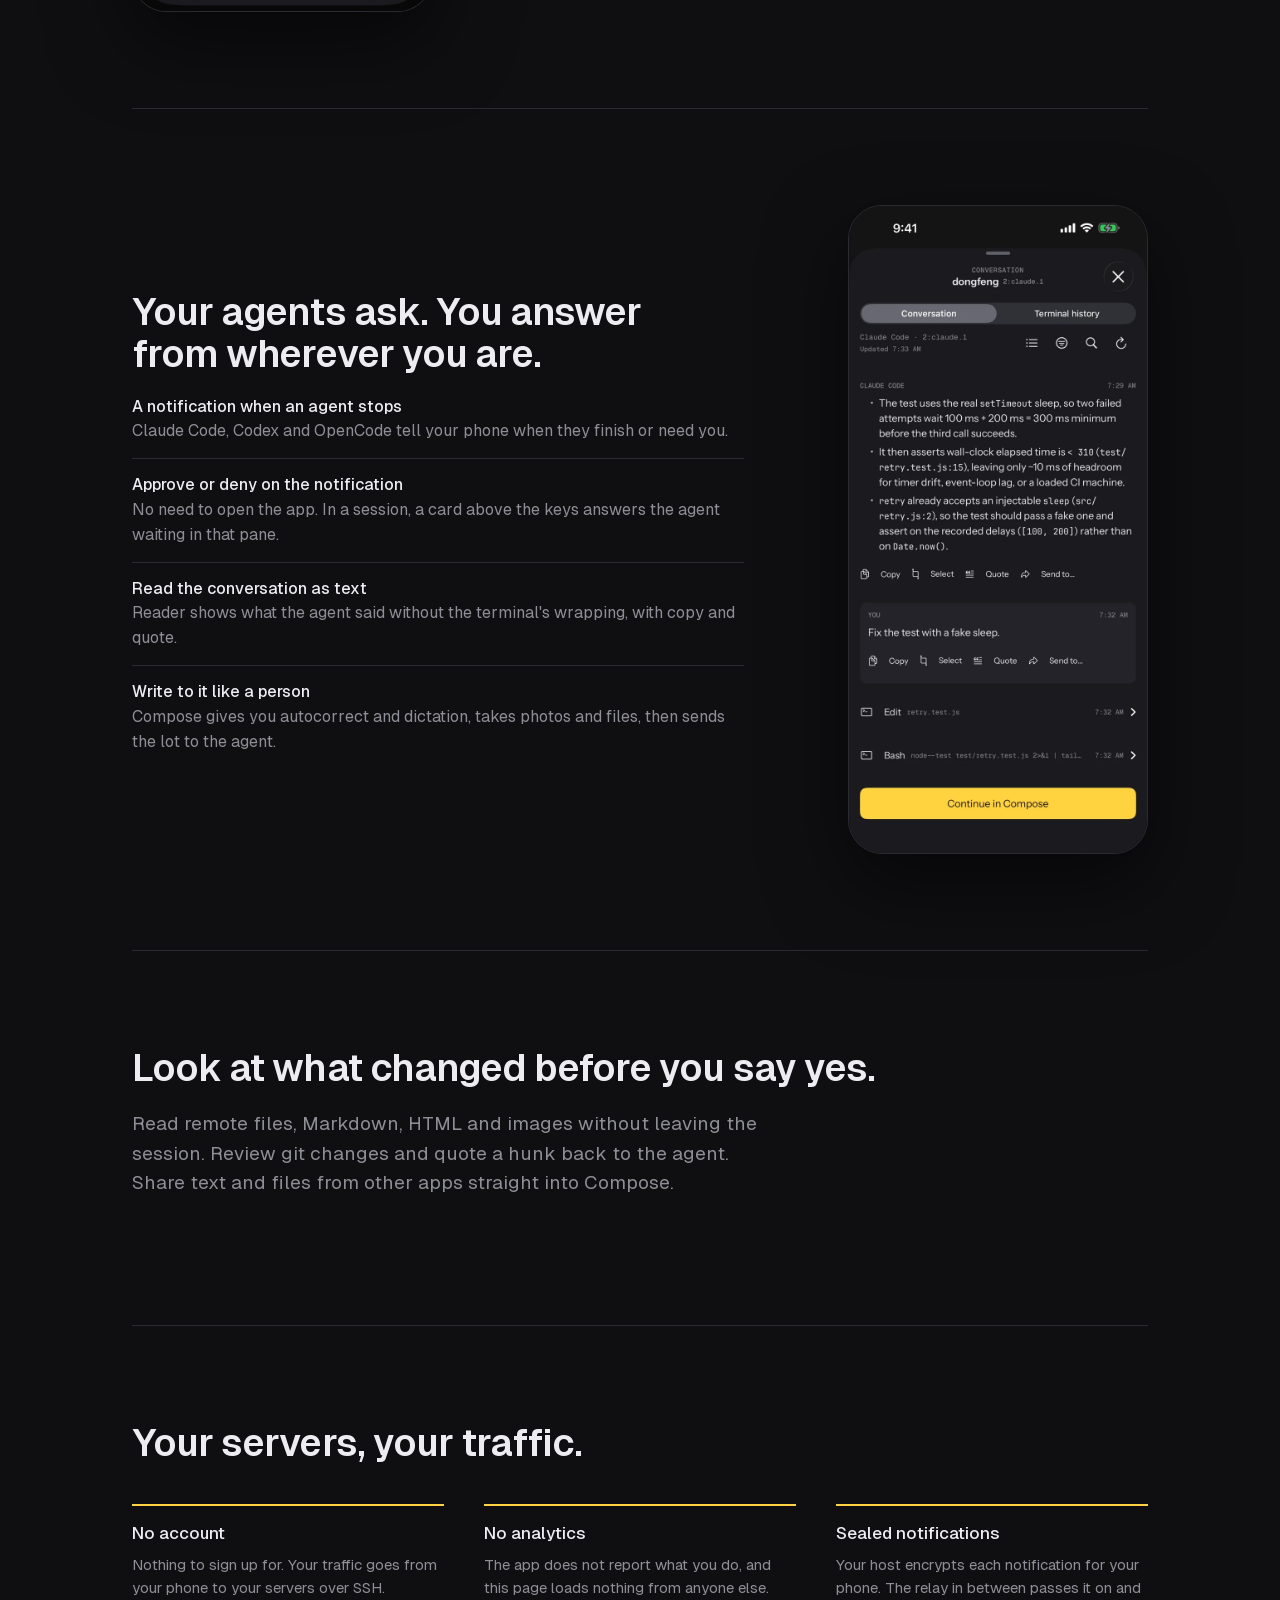
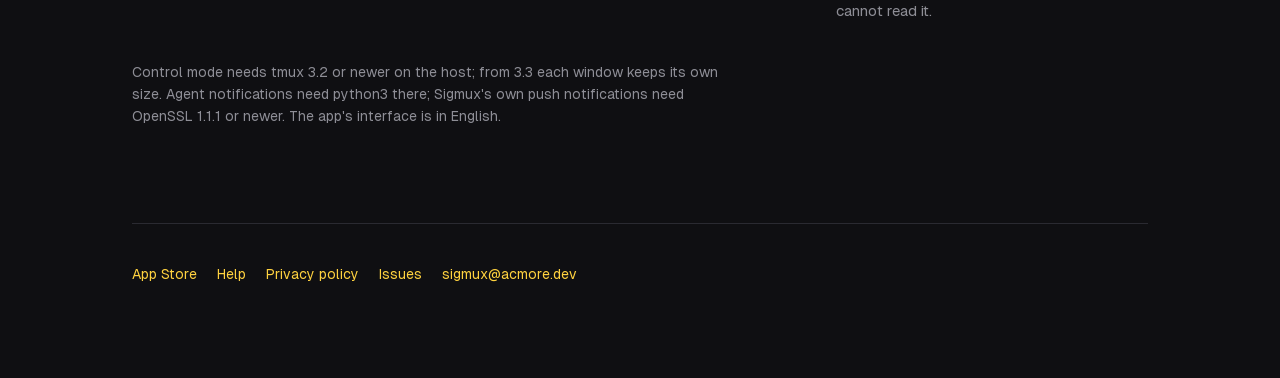
==== commit e7630a59: "Issue tracker: templates for bugs and requests, linked from every page This repository is the public" ====
--- a/index.html
+++ b/index.html
@@ -228,7 +228,7 @@
   </main>
 
   <footer>
-    <a href="https://apps.apple.com/app/sigmux/id6769982547">App Store</a><a href="help.html">Help</a><a href="privacy.html">Privacy policy</a><a href="mailto:sigmux@acmore.dev">sigmux@acmore.dev</a>
+    <a href="https://apps.apple.com/app/sigmux/id6769982547">App Store</a><a href="help.html">Help</a><a href="privacy.html">Privacy policy</a><a href="https://github.com/acmore/sigmux-site/issues">Issues</a><a href="mailto:sigmux@acmore.dev">sigmux@acmore.dev</a>
   </footer>
 </div>
 
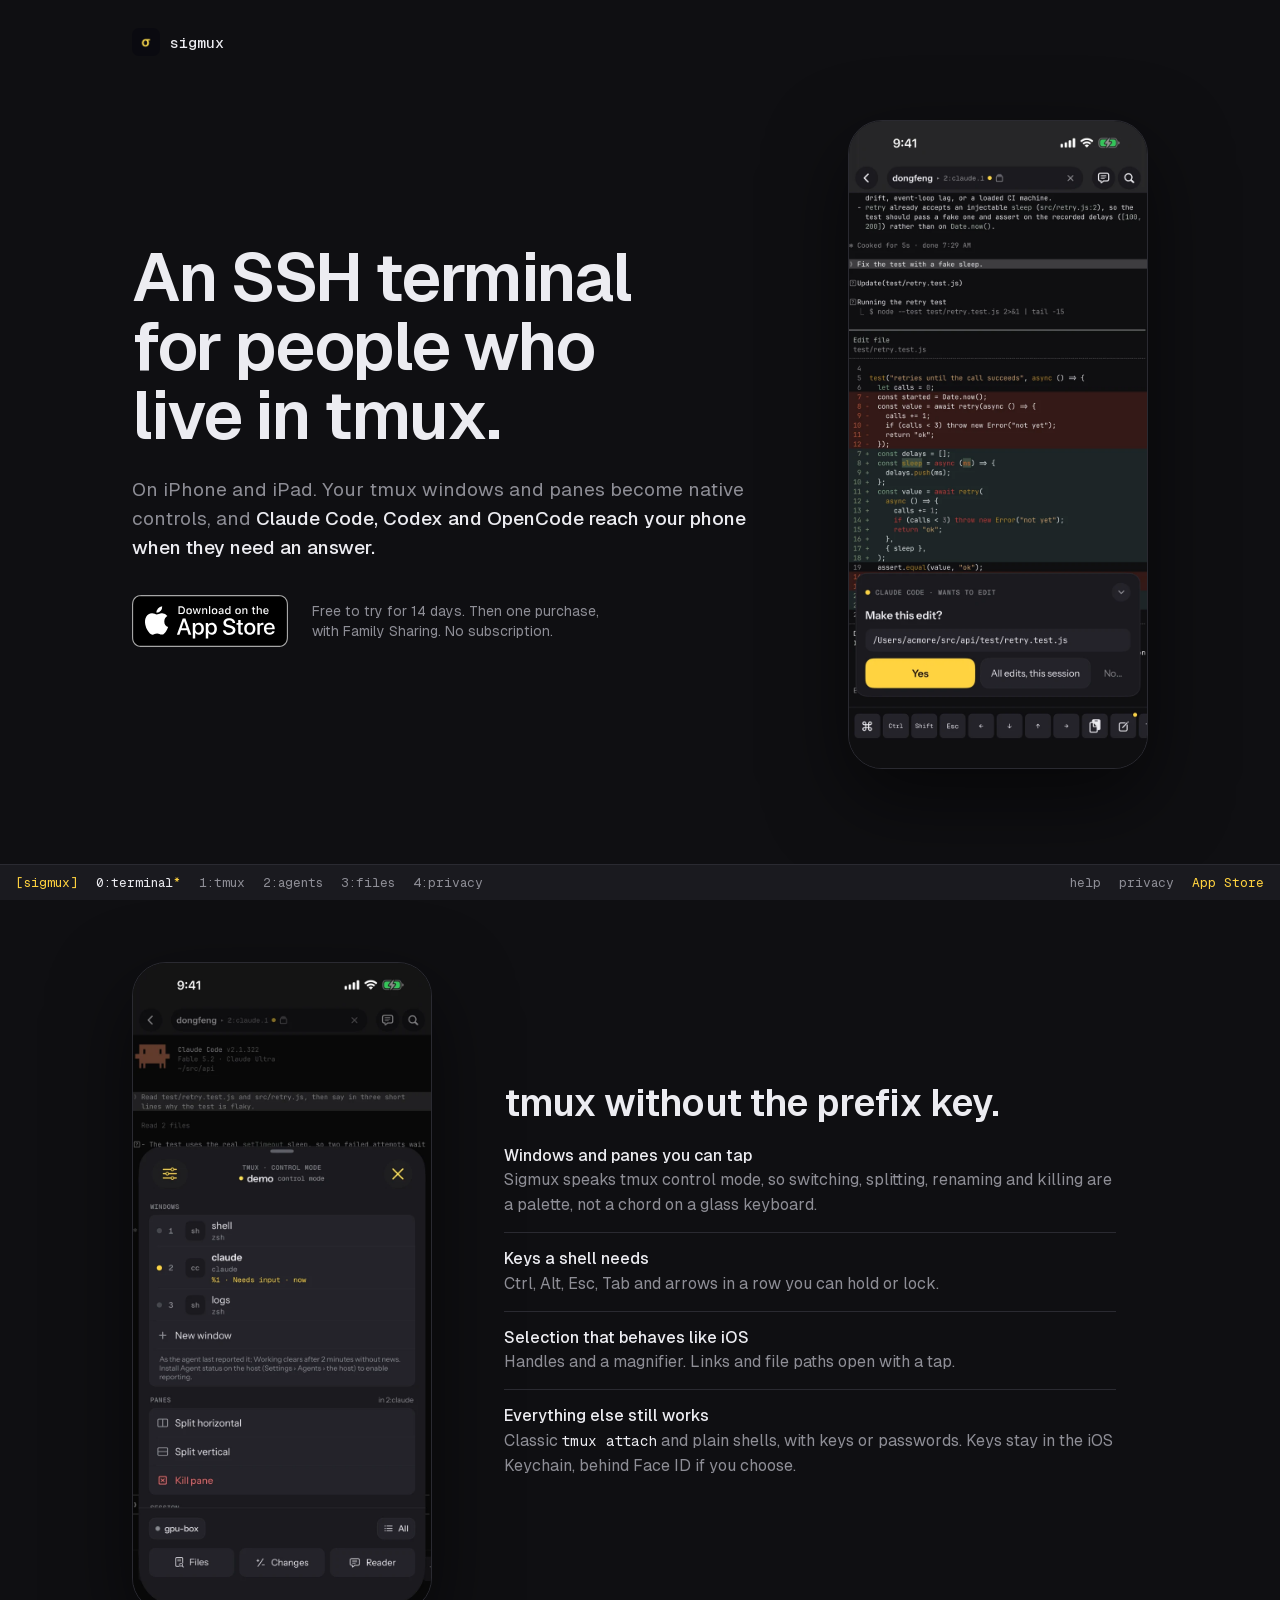
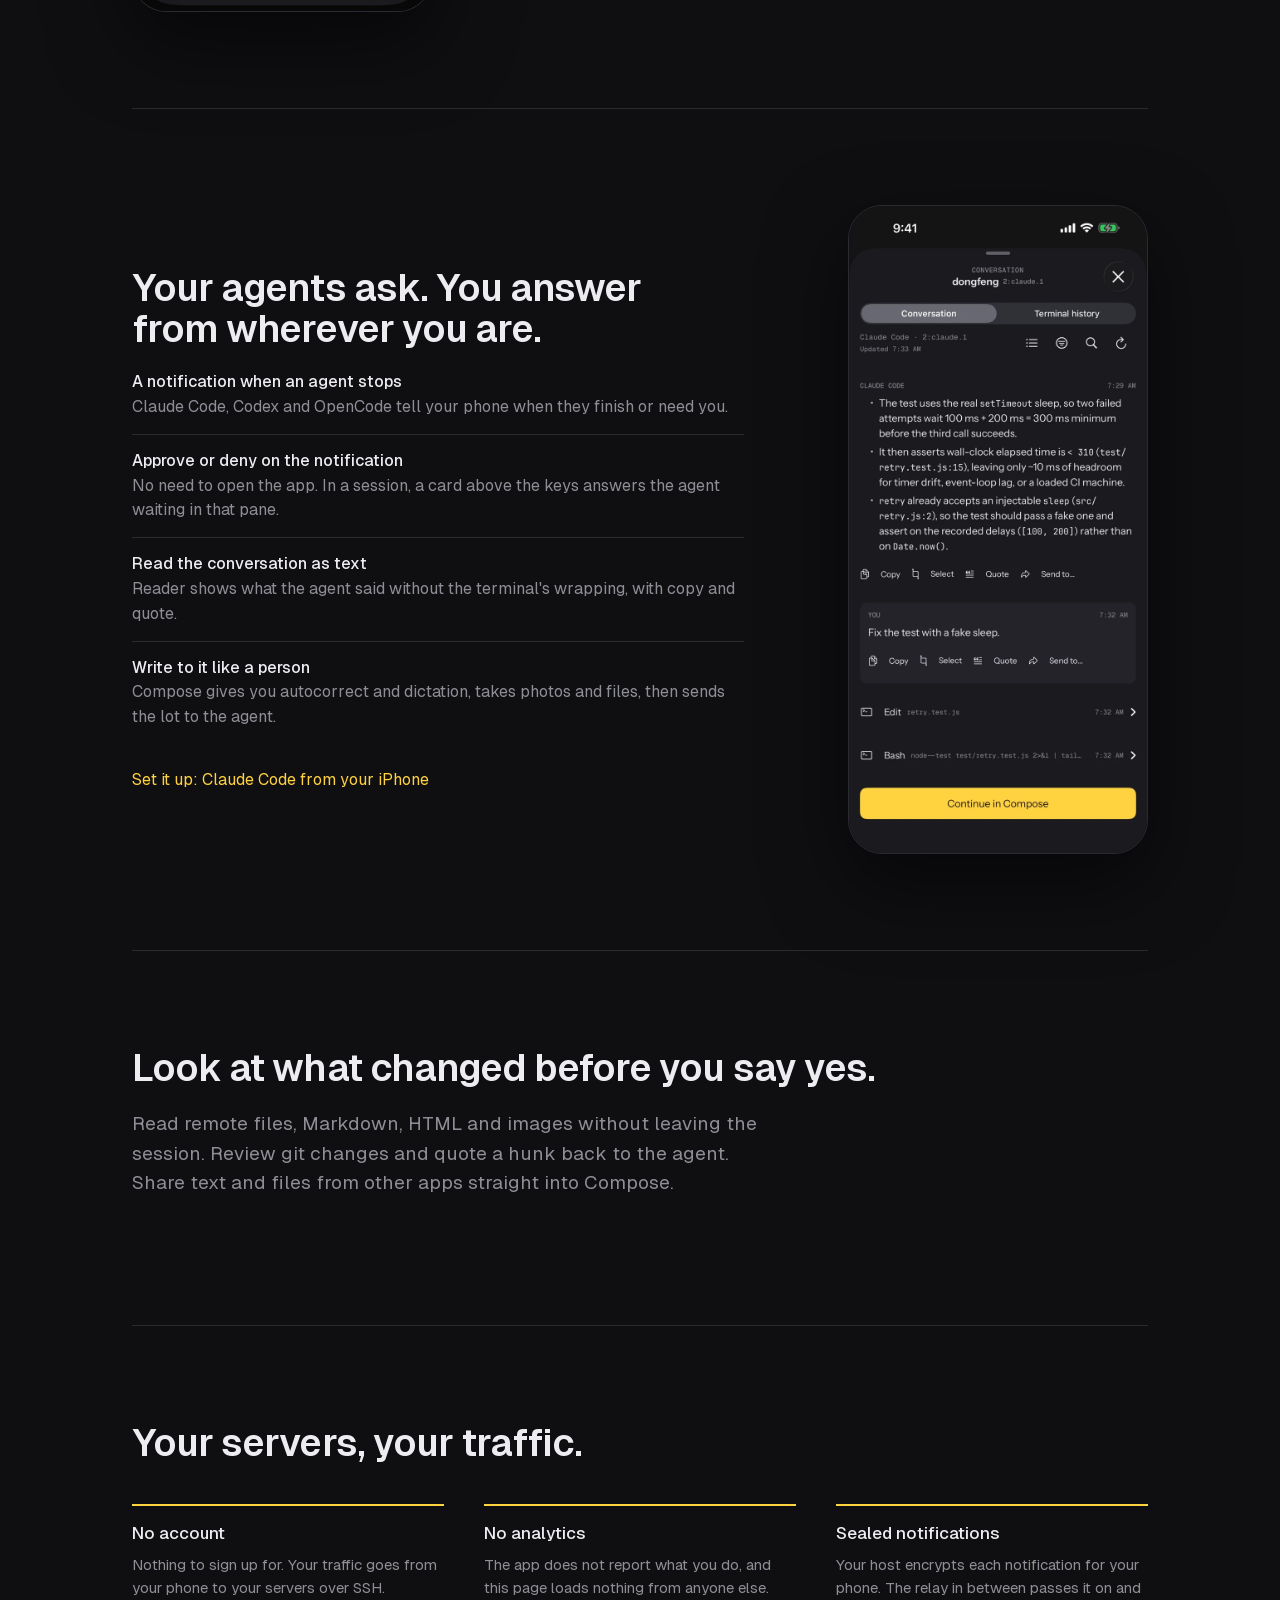
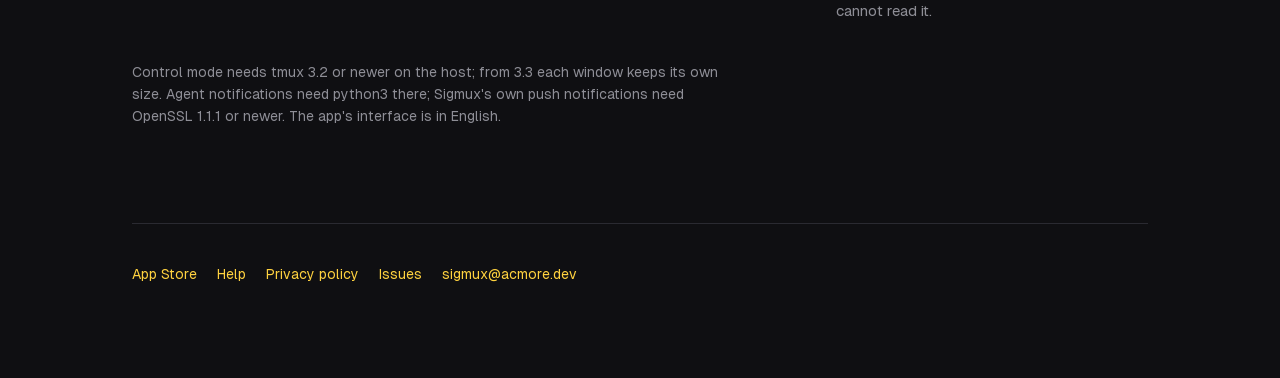
==== commit 0b455f5e: "Guides, a README and llms.txt, so people and agents asking a question find an answer Two pages answe" ====
--- a/index.html
+++ b/index.html
@@ -14,6 +14,29 @@
 <meta property="og:description" content="Windows and panes become native controls. Claude Code, Codex and OpenCode reach your phone when they need an answer.">
 <meta property="og:image" content="https://sigmux.acmore.dev/assets/og.png">
 <meta name="twitter:card" content="summary_large_image">
+<script type="application/ld+json">
+{
+  "@context": "https://schema.org",
+  "@type": "SoftwareApplication",
+  "name": "Sigmux",
+  "description": "An SSH terminal for iPhone and iPad built around tmux. Windows and panes become native controls, and Claude Code, Codex and OpenCode reach your phone when they need an answer.",
+  "url": "https://sigmux.acmore.dev/",
+  "image": "https://sigmux.acmore.dev/assets/og.png",
+  "applicationCategory": "DeveloperApplication",
+  "operatingSystem": "iOS 16 or later, iPadOS 16 or later",
+  "installUrl": "https://apps.apple.com/app/sigmux/id6769982547",
+  "offers": {
+    "@type": "Offer",
+    "price": "0",
+    "priceCurrency": "USD",
+    "description": "Free download with a 14-day trial; a one-time in-app purchase after that."
+  },
+  "author": {
+    "@type": "Person",
+    "name": "acmore"
+  }
+}
+</script>
 <link rel="icon" type="image/png" href="assets/icon-64.png">
 <link rel="apple-touch-icon" href="assets/icon-180.png">
 <link rel="preload" href="fonts/Geist.woff2" as="font" type="font/woff2" crossorigin>
@@ -108,6 +131,7 @@
   .points li:first-child { border-top: 0; padding-top: 0; }
   .points strong { display: block; color: var(--text); font-weight: 500; }
   code { font: 0.9em var(--mono); color: var(--text); }
+  .next { margin: 24px 0 0; font-size: 16px; }
 
   .shot img {
     width: 300px;
@@ -207,6 +231,7 @@
           <li><strong>Read the conversation as text</strong>Reader shows what the agent said without the terminal's wrapping, with copy and quote.</li>
           <li><strong>Write to it like a person</strong>Compose gives you autocorrect and dictation, takes photos and files, then sends the lot to the agent.</li>
         </ul>
+        <p class="next"><a href="guides/claude-code-from-iphone.html">Set it up: Claude Code from your iPhone</a></p>
       </div>
       <div class="shot"><img src="assets/reader.webp" alt="Reader in Sigmux: Claude Code's answer as a numbered list in a proportional font, with Copy, Select, Quote and Send to under each message" width="718" height="1560" loading="lazy"></div>
     </section>
